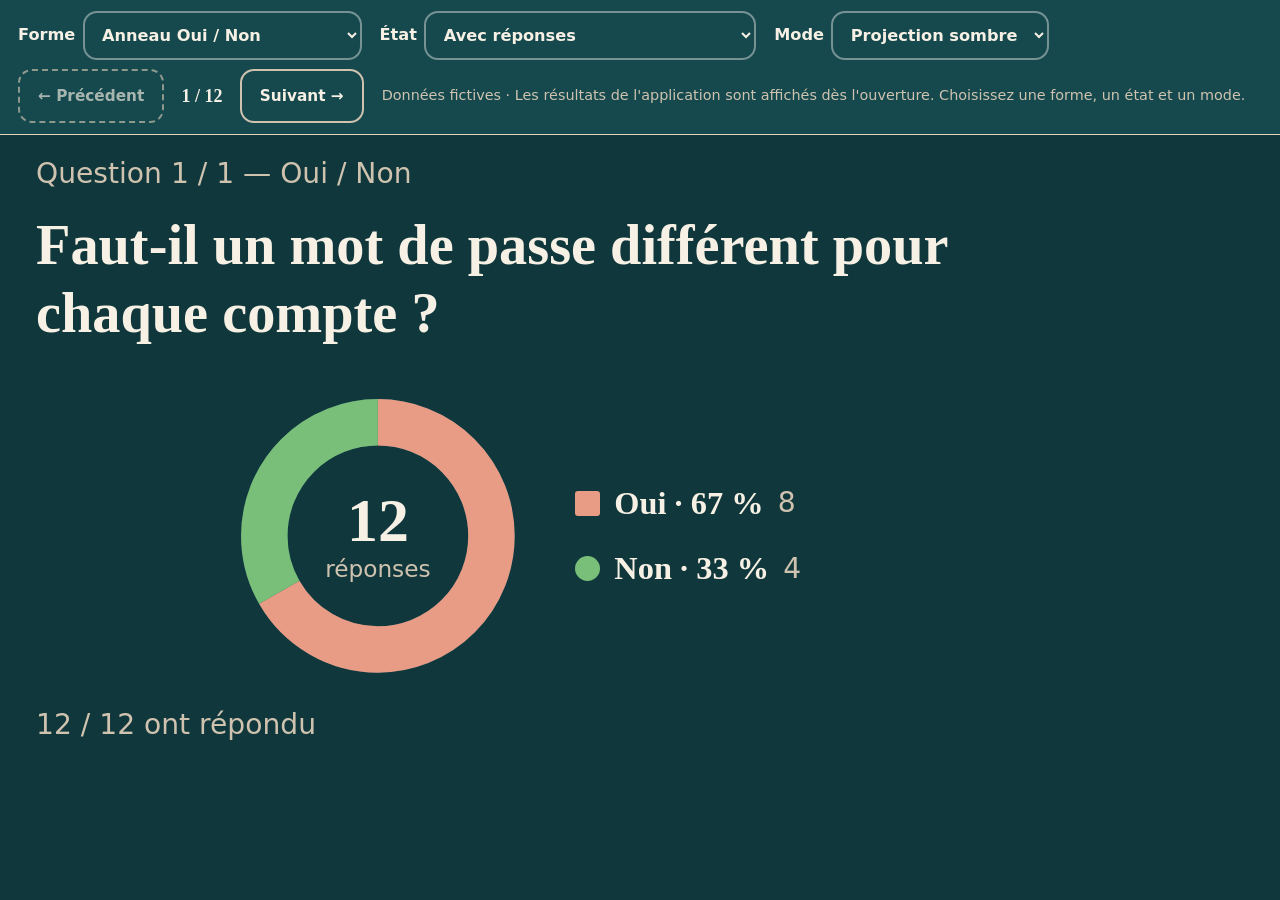
==== index.html @ 8bd10df6 "feat: publier l’aperçu autonome des douze formes de résultats" ====
<!doctype html>
<html lang="fr">
<head>
<meta charset="utf-8">
<meta http-equiv="Content-Security-Policy" content="default-src 'none'; script-src 'unsafe-inline'; style-src 'unsafe-inline'; img-src data:; connect-src 'none'; base-uri 'none'; form-action 'none'">
<meta name="viewport" content="width=device-width, initial-scale=1">
<title>WoocLight — Galerie des résultats</title>
<style>
/* WoocLight — feuille unique pour les trois écrans et la version imprimable.
 * Charte « Papier & Terre » v2 (palette validée le 18/10/2026 comme base provisoire,
 * branche test/nouvelle-charte) : ivoire, terracotta, bleu pétrole pour la projection.
 * Aucune couleur ni logo d'une institution.
 * Trois niveaux de jetons : primitifs (--wl-c-*, valeurs brutes, jamais utilisés par un
 * composant) > rôles (--wl-fond, --wl-texte, --wl-primaire…, redéfinis par thème) >
 * composants (--wl-b1…b7 séries, --wl-postit-*). Une couleur ne s'écrit qu'ici.
 * Contrastes mesurés le 18/10/2026 (formule WCAG, script de la session) :
 *  clair  — texte/ivoire 13,9:1 · texte doux/ivoire 4,6:1 · blanc/primaire 5,5:1 · ok/ivoire 4,5:1
 *           ko/ivoire 5,8:1 · bord de champ/ivoire 3,7:1 · séries b1…b7 de 3,0:1 à 6,5:1 sur ivoire
 *           Variantes de graphes corrigées le 19/10/2026 dans la copie d'essai :
 *           moutarde/trace 3,63:1 ; neutre/trace 3,54:1 (tests/contrastes.js).
 *  projection sombre — ivoire/pétrole 11,2:1 · ivoire/carte 8,9:1 · séries 4,5:1 mini sur la carte
 *           bouton primaire 5,7:1 · ok 5,5:1 · ko 4,9:1 · focus 6,3:1 */

:root {
  /* Niveau 1 — primitifs */
  --wl-c-ivoire: #F7F0E4;  --wl-c-carte: #FFFDF8;  --wl-c-blanc: #FFFFFF;
  --wl-c-brun: #28221E;    --wl-c-brun-doux: #7A6A5C;  --wl-c-brun-bord: #8A7A6A;
  --wl-c-terracotta: #B74322;  --wl-c-terracotta-fonce: #A33C1E;
  --wl-c-petrole: #10383C; --wl-c-petrole-carte: #15494E;
  --wl-c-vert: #3D7D3D;    --wl-c-moutarde: #C99600;   --wl-c-prune: #943D78;

  /* Niveau 2 — rôles, thème clair (ivoire / terracotta) */
  --wl-primaire: var(--wl-c-terracotta);   /* boutons, liens, bandeau */
  --wl-primaire-fonce: var(--wl-c-terracotta-fonce);
  --wl-primaire-clair: #FBEBE1;  /* survol ; primaire dessus 4,7:1 */
  --wl-primaire-pale: #FDF0E8;   /* choix coché ; primaire dessus 4,9:1 */
  --wl-sur-primaire: var(--wl-c-blanc);    /* texte posé sur un fond primaire */
  --wl-accent: #1F6F6B;          /* compte à rebours, état du vote */
  --wl-texte: var(--wl-c-brun);
  --wl-texte-doux: var(--wl-c-brun-doux);
  --wl-fond: var(--wl-c-ivoire);
  --wl-carte: var(--wl-c-carte);
  --wl-bord: #E4D3BA;            /* filets décoratifs, jamais seul pour un champ */
  --wl-champ: var(--wl-c-brun-bord);  /* bord des champs et des cases (3,7:1) */
  --wl-champ-fond: var(--wl-c-carte);
  --wl-trace: #E4D3BA;           /* fond des anneaux, jauge, colonnes, progression : visible aussi sur le fond ivoire */
  --wl-piste: var(--wl-c-ivoire);  /* fond des barres ; les tracés SVG utilisent --wl-trace */
  --wl-ok: #3C7B3C;
  --wl-ok-fond: #EAF3E5;         /* ok dessus 4,5:1 */
  --wl-ko: #B3261E;
  --wl-focus: #1F6F6B;
  --wl-barre: var(--wl-primaire);
  --wl-barre-ok: var(--wl-ok);
  /* Une couleur par réponse (la bonne réponse porte --wl-barre-ok + coche + mention).
     b1 terracotta, b2 vert, b3 moutarde foncée, b4 prune : les quatre couleurs de la charte. */
  --wl-b1: var(--wl-c-terracotta); --wl-b2: var(--wl-c-vert); --wl-b3: #8A6500; --wl-b4: var(--wl-c-prune);
  --wl-b5: #1F6F6B; --wl-b6: #2F5E9E; --wl-b7: var(--wl-c-brun-doux);
  --wl-pastille: var(--wl-b3);
  --wl-pastille-bord: #7A4F00;
  --wl-alerte-fond: #FFF4D6; --wl-alerte-bord: #8A6100; --wl-alerte-texte: #4D3600;
  --wl-moutarde: #E0A22B;        /* anneau « tout le monde a répondu » (décoratif) */
  /* Post-its : fond clair et texte foncé dans tous les thèmes (contraste ≥ 12:1). */
  --wl-postit-texte: var(--wl-c-brun);
  --wl-postit-0: #FFF1A8; --wl-postit-1: #D6EEF6; --wl-postit-2: #EEF3C9;
  --wl-postit-3: #F9DCC8; --wl-postit-4: #F3DDEB; --wl-postit-5: #E4EEDB;
  --wl-postit-sub: #4D3600;
  /* Le QR code reste noir sur blanc pur dans tous les thèmes (lecture par l'appareil photo). */
  --wl-qr-fond: var(--wl-c-blanc);

  --wl-police: Verdana, Geneva, "DejaVu Sans", sans-serif;
  --wl-police-titre: Georgia, "Times New Roman", serif;
  --wl-esp-1: .25rem; --wl-esp-2: .5rem; --wl-esp-3: .75rem; --wl-esp-4: 1rem; --wl-esp-5: 1.5rem; --wl-esp-6: 2rem;
  --wl-rayon-xs: 4px; --wl-rayon-s: 8px; --wl-rayon: 14px; --wl-rayon-pilule: 999px;
  --wl-cible: 3rem; /* 48 px minimum pour toute cible tactile */
  --wl-bord-fin: 1px solid var(--wl-bord);
  --wl-ombre-couleur: rgba(80, 40, 10, .12);
  --wl-ombre: 0 2px 0 var(--wl-bord), 0 8px 18px var(--wl-ombre-couleur);
  --wl-ombre-note: 0 2px 4px rgba(0, 0, 0, .25);
  --wl-voile: rgba(40, 34, 30, .62);
  --wl-sortie: cubic-bezier(.2, .8, .2, 1);
}

* { box-sizing: border-box; }

html { font-size: 112.5%; } /* 18 px : lisible pour tous */

body {
  margin: 0;
  font-family: var(--wl-police);
  line-height: 1.5;
  color: var(--wl-texte);
  background: var(--wl-fond);
}

h1, h2, h3, .brand, .code-big, .q-text, .s-text, .big { font-family: var(--wl-police-titre); }
h1 { font-size: 1.5rem; line-height: 1.3; margin: 0 0 1rem; }
h2 { font-size: 1.2rem; margin: 0 0 var(--wl-esp-3); }
h2 + .meta { margin-top: calc(-1 * var(--wl-esp-1)); margin-bottom: var(--wl-esp-3); } /* sous-titre collé à son titre */
a { color: var(--wl-primaire); }
a:hover { color: var(--wl-primaire-fonce); }
[hidden] { display: none !important; }

:focus-visible { outline: 3px solid var(--wl-focus); outline-offset: 2px; }

.sr-only {
  position: absolute; width: 1px; height: 1px; padding: 0; margin: -1px;
  overflow: hidden; clip: rect(0, 0, 0, 0); white-space: nowrap; border: 0;
}

/* --- Structure ------------------------------------------------------------ */

.topbar {
  display: flex; align-items: center; gap: var(--wl-esp-4); flex-wrap: wrap;
  padding: .6rem var(--wl-esp-4); background: var(--wl-primaire); color: var(--wl-sur-primaire);
  border-bottom: 3px solid var(--wl-primaire-fonce);
}
.admin .topbar { border-bottom-color: var(--wl-c-petrole); }
.participant .topbar { border-bottom-color: var(--wl-b3); }
.brand { font-weight: bold; font-size: 1.25rem; letter-spacing: .01em; }
.topbar-title { flex: 1; min-width: 8rem; font-size: .95rem; overflow-wrap: anywhere; }
.topbar .btn-ghost { color: var(--wl-sur-primaire); border-color: var(--wl-sur-primaire); }
.topbar .btn-ghost:hover { background: var(--wl-primaire-fonce); }
.size-tools { display: flex; gap: .4rem; }
.btn-size { min-width: 2.75rem; padding: .3rem .5rem; font-weight: bold; }
/* Taille du texte réglée par le participant (A− / A+), réglage gardé sur son téléphone. */
html[data-size="1"] { font-size: 125%; }
html[data-size="2"] { font-size: 140%; }

main { max-width: 64rem; margin: 0 auto; padding: 1rem; }
.participant main { max-width: 34rem; }

.card {
  background: var(--wl-carte); border: var(--wl-bord-fin); border-radius: var(--wl-rayon); box-shadow: var(--wl-ombre);
  padding: 1.25rem; margin-bottom: var(--wl-esp-4);
}
/* Changement d'écran participant : fondu court quand une carte devient visible. */
.participant .card:not([hidden]) { animation: wl-fade .25s ease-out; }
.narrow { max-width: 26rem; margin: 2rem auto; }
.center { text-align: center; }
.big { font-size: 1.3rem; font-weight: bold; }
.meta { color: var(--wl-texte-doux); font-size: .9rem; margin: .25rem 0; }
.error { color: var(--wl-ko); font-weight: bold; min-height: 1.5em; margin: .5rem 0; }
.ok { color: var(--wl-ok); }
.ko { color: var(--wl-ko); }
.break { overflow-wrap: anywhere; }

/* États : un symbole accompagne toujours la couleur (jamais la couleur seule). Les symboles sont
   dans ::before, donc hors du texte lu par les tests et copié par l'utilisateur. */
.banner::before { content: "ℹ "; }
.error:not(:empty)::before { content: "⚠ "; }
.join-info::before, .answer-status:not(:empty)::before { content: "✓ "; }
/* État vide (« Aucune session », « Aucune question… ») : cadre en pointillés, pas un simple texte gris. */
li.meta { list-style: none; margin: 0; padding: var(--wl-esp-4); text-align: center;
  border: 2px dashed var(--wl-bord); border-radius: var(--wl-rayon); }
/* Attente : un point qui respire au-dessus du message (désactivé par prefers-reduced-motion). */
#wait .big::before { content: ""; display: block; width: .9rem; height: .9rem; margin: 0 auto var(--wl-esp-3);
  border-radius: 50%; background: var(--wl-accent); animation: wl-respire 2.4s ease-in-out infinite; }

.banner {
  background: var(--wl-alerte-fond); border: 2px solid var(--wl-alerte-bord); color: var(--wl-alerte-texte);
  border-radius: var(--wl-rayon); padding: .75rem 1rem; margin-bottom: 1rem; font-weight: bold;
}

.row { display: flex; gap: var(--wl-esp-2); align-items: center; }
.wrap { flex-wrap: wrap; }
.grow { flex: 1; min-width: 12rem; }
.grid2 { display: grid; gap: var(--wl-esp-4); }
@media (min-width: 52rem) { .grid2 { grid-template-columns: 1fr 1.4fr; } }

.footer { max-width: 34rem; margin: 1rem auto 2rem; padding: 0 1rem; font-size: .85rem; color: var(--wl-texte-doux); }
/* Aligné sur le texte des cartes : marge de main + marge intérieure de .card. */
.participant .footer { padding: 0 2.25rem; }
summary { cursor: pointer; min-height: var(--wl-cible); display: flex; align-items: center; } /* cible tactile de 48 px pour tous les « détails » */
#ed-url { display: inline-flex; align-items: center; min-height: var(--wl-cible); }

/* --- Formulaires et boutons ------------------------------------------------ */

label { display: block; font-weight: bold; margin: .75rem 0 .35rem; }
input, select, textarea {
  font: inherit; color: inherit; width: 100%; min-height: var(--wl-cible);
  padding: .5rem .75rem; border: 2px solid var(--wl-champ); border-radius: var(--wl-rayon); background: var(--wl-champ-fond);
}
input, select, textarea { transition: border-color .15s ease-out; }
input::placeholder, textarea::placeholder { color: var(--wl-texte-doux); opacity: 1; }
input:focus-visible, select:focus-visible, textarea:focus-visible { border-color: var(--wl-focus); }
input:disabled, select:disabled, textarea:disabled { background: var(--wl-piste); color: var(--wl-texte-doux); border-color: var(--wl-bord); cursor: not-allowed; }
input[type="checkbox"], input[type="radio"] { width: 1.5rem; height: 1.5rem; min-height: 0; margin: 0; accent-color: var(--wl-primaire); }
.check { display: flex; gap: .6rem; align-items: center; font-weight: normal; min-height: var(--wl-cible); }
fieldset { border: 1px solid var(--wl-bord); border-radius: var(--wl-rayon); margin: .75rem 0; padding: .5rem 1rem; }
legend { font-weight: bold; padding: 0 .25rem; }

.input-code { font-family: var(--wl-police-titre); font-size: 2rem; letter-spacing: .35em; text-transform: uppercase; text-align: center; font-weight: bold; }

.btn {
  display: inline-flex; align-items: center; justify-content: center; gap: .4rem;
  min-height: var(--wl-cible); min-width: var(--wl-cible); padding: .5rem 1rem;
  font: inherit; font-weight: bold; text-decoration: none; cursor: pointer;
  color: var(--wl-primaire); background: var(--wl-carte);
  border: 2px solid var(--wl-primaire); border-radius: var(--wl-rayon);
  transition: transform .1s ease-out, background-color .15s ease-out;
}
.btn:hover { background: var(--wl-primaire-clair); color: var(--wl-primaire); }
.btn:active { transform: scale(.98); }
.btn:disabled { opacity: .65; border-style: dashed; cursor: not-allowed; } /* pointillés : l'état ne tient pas à l'opacité seule */
.btn-primary { color: var(--wl-sur-primaire); background: var(--wl-primaire); }
.btn-primary:hover { color: var(--wl-sur-primaire); background: var(--wl-primaire-fonce); border-color: var(--wl-primaire-fonce); }
.btn-danger { color: var(--wl-ko); border-color: var(--wl-ko); }
.btn-danger:hover { color: var(--wl-ko); background: var(--wl-alerte-fond); }
.btn-ghost { background: transparent; }
.btn-small { min-width: var(--wl-cible); padding: .25rem .6rem; }
.btn-block { width: 100%; margin-top: .75rem; }

/* --- Participant ------------------------------------------------------------ */

.q-text { font-size: 1.45rem; }
.timer { font-size: 1.2rem; font-weight: bold; color: var(--wl-accent); }
.choices { display: grid; gap: var(--wl-esp-3); }
.choices-2 { grid-template-columns: 1fr 1fr; }
.choices-scale { grid-template-columns: repeat(5, 1fr); } /* 10 notes : deux rangées */
.btn-choice { min-height: 4rem; font-size: 1.2rem; padding: .75rem; white-space: normal; }
.choices-2 .btn-choice { min-height: 6rem; font-size: 1.5rem; font-family: var(--wl-police-titre); }
.choices-scale .btn-choice { font-family: var(--wl-police-titre); font-size: 1.5rem; }
/* Choix sélectionné : brun neutre (13:1), ni rouge (lu « faux ») ni vert (réservé à la bonne réponse). */
.btn-choice[aria-pressed="true"] { color: var(--wl-fond); background: var(--wl-texte); border-color: var(--wl-texte); }
.btn-choice[aria-pressed="true"]::before { content: "✓"; }
.btn-choice:disabled[aria-pressed="true"] { opacity: 1; border-style: solid; }
/* Correction : contour vert foncé (6,4:1) + mention écrite, pas la couleur seule. */
.is-correct { border: 4px solid var(--wl-ok) !important; opacity: 1 !important; }
.is-correct::after { content: "Bonne réponse"; display: block; font-size: .8rem; }
.btn-choice.is-correct::after { width: 100%; }
.btn-choice.is-correct { flex-wrap: wrap; }
.check-big.is-correct { border-radius: var(--wl-rayon); padding: 0 .5rem; flex-wrap: wrap; }
.check-big.is-correct::after { content: "✓ Bonne réponse"; color: var(--wl-ok); font-weight: bold; }
.check-big:has(input:checked) { font-weight: bold; }
.scale-legend { display: flex; justify-content: space-between; color: var(--wl-texte-doux); }
.checks { padding: .25rem .75rem; }
.check-big input { flex-shrink: 0; }
.check-big {
  display: flex; gap: var(--wl-esp-3); align-items: center; font-weight: normal; min-height: 3.5rem; font-size: 1.15rem;
  background: var(--wl-carte); border: 2px solid var(--wl-champ); border-radius: var(--wl-rayon);
  padding: .4rem .75rem; margin-bottom: .5rem;
}
.check-big:has(input:checked) { background: var(--wl-primaire-pale); border-color: var(--wl-primaire); }
.points-left { font-weight: bold; font-size: 1.15rem; color: var(--wl-accent); }
.points-row { display: flex; align-items: center; gap: var(--wl-esp-2); margin: .5rem 0; }
.points-label { flex: 1; font-weight: bold; }
.points-value { min-width: 2.5rem; text-align: center; font-family: var(--wl-police-titre); font-size: 1.4rem; font-weight: bold; }
.btn-step { font-size: 1.5rem; padding: 0; font-family: var(--wl-police-titre); }
.send-bar { margin-top: 1rem; }
.send-bar .error { min-height: 0; margin: .25rem 0; }
.send-hint { margin: 0 0 .5rem; color: var(--wl-texte-doux); font-size: .95rem; }
/* Participant sur grand écran (PC, tablette à l'horizontale) : page plus large,
   texte plus grand, 4 choix ou plus sur deux colonnes. Téléphone inchangé. */
@media (min-width: 900px) {
  .participant main, .participant .footer { max-width: 64rem; }
  .participant .q-text { font-size: 1.8rem; }
  .participant .btn-choice { font-size: 1.35rem; }
  .participant .check-big { font-size: 1.3rem; }
  .participant .choices:has(> :nth-child(4)):not(.choices-scale) { grid-template-columns: 1fr 1fr; }
  .participant .checks:has(> label:nth-of-type(4)) { display: grid; grid-template-columns: 1fr 1fr; column-gap: var(--wl-esp-4); }
}
/* Écran large : « Envoyer » à droite des choix, jamais sous le pli ni par-dessus eux. */
@media (min-width: 700px) {
  #answer-form:has(> .choices, > .checks) { display: grid; grid-template-columns: 1fr 14rem; gap: 0 1.25rem; align-items: start; }
  #answer-form:has(> .choices, > .checks) > .send-bar { grid-column: 2; grid-row: 1 / span 3; margin-top: 0; position: sticky; top: 1rem; }
}
.explain { border-left: 4px solid var(--wl-primaire); padding: .5rem .75rem; background: var(--wl-carte); border-radius: 0 var(--wl-rayon) var(--wl-rayon) 0; margin: .75rem 0 0; }
.join-info { font-weight: bold; color: var(--wl-ok); background: var(--wl-ok-fond); border-left: 4px solid var(--wl-ok); padding: .6rem .8rem; margin: 0 0 1rem; border-radius: 0 var(--wl-rayon) var(--wl-rayon) 0; }
.answer-status { font-weight: bold; color: var(--wl-ok); min-height: 1.5em; }
.my-result { border-top: 2px solid var(--wl-bord); margin-top: 1rem; padding-top: 1rem; }

/* Signaler une difficulté, Oser demander, pseudonyme (téléphone). */
.signal-title { font-size: 1.05rem; margin: 0 0 .6rem; }
.signal-btns { display: grid; grid-template-columns: 1fr; gap: var(--wl-esp-2); } /* téléphone : un bouton par ligne, rien ne déborde */
@media (min-width: 600px) { .signal-btns { grid-template-columns: repeat(3, 1fr); } }
.btn-signal { white-space: normal; font-size: .95rem; padding: .5rem .3rem; min-height: 3.5rem; }
.btn-signal[aria-pressed="true"] { color: var(--wl-fond); background: var(--wl-texte); border-color: var(--wl-texte); }
.ask-form { display: flex; gap: var(--wl-esp-2); }
.ask-form input { flex: 1; min-width: 0; }
.ask-list { list-style: none; margin: .75rem 0 0; padding: 0; display: grid; gap: var(--wl-esp-2); }
.ask-item { display: flex; flex-wrap: wrap; align-items: center; gap: .4rem .75rem; padding: .6rem .75rem;
  background: var(--wl-carte); border: 1px solid var(--wl-bord); border-radius: var(--wl-rayon); }
.ask-text { flex: 1 1 12rem; font-weight: bold; }
.ask-item.is-answered { opacity: .75; }
.ask-item.is-pending { border-style: dashed; border-color: var(--wl-champ); }
.ask-done { color: var(--wl-ok); font-weight: bold; }
.me-card { text-align: center; }
.pseudo-line { font-family: var(--wl-police-titre); font-size: 1.4rem; font-weight: bold; color: var(--wl-primaire); margin: 0; }

/* --- Résultats (projection, animateur, participant) ------------------------ */

.bars { list-style: none; margin: 0; padding: 0; display: grid; gap: .6rem; }
.bar { display: grid; grid-template-columns: minmax(6rem, 30%) 1fr auto; gap: var(--wl-esp-3); align-items: center; }
.bar-label { overflow-wrap: break-word; }
.bar-track { display: block; height: 1.6em; background: var(--wl-piste); border-radius: var(--wl-rayon-pilule); overflow: hidden; box-shadow: inset 0 0 0 1px var(--wl-champ); } /* le contour montre où finit la barre à 100 % */
.bar-fill { display: block; height: 100%; width: 0; background: var(--wl-barre); border-radius: var(--wl-rayon-pilule); transition: width .9s var(--wl-sortie), height .9s var(--wl-sortie); }
.bars:not(.bars-scale) > .bar:nth-child(7n+1) .bar-fill { background: var(--wl-b1); }
.bars:not(.bars-scale) > .bar:nth-child(7n+2) .bar-fill { background: var(--wl-b2); }
.bars:not(.bars-scale) > .bar:nth-child(7n+3) .bar-fill { background: var(--wl-b3); }
.bars:not(.bars-scale) > .bar:nth-child(7n+4) .bar-fill { background: var(--wl-b4); }
.bars:not(.bars-scale) > .bar:nth-child(7n+5) .bar-fill { background: var(--wl-b5); }
.bars:not(.bars-scale) > .bar:nth-child(7n+6) .bar-fill { background: var(--wl-b6); }
.bars:not(.bars-scale) > .bar:nth-child(7n) .bar-fill { background: var(--wl-b7); }
.bars:not(.bars-scale) > .bar.bar-good .bar-fill { background: var(--wl-barre-ok); }
/* Quiz corrigé : le vert ne désigne que la bonne réponse, les autres barres passent en neutre
   (sinon le vert de la série b2 se confondrait avec elle, constaté le 18/10/2026). */
.bars:not(.bars-scale):has(> .bar-good) > .bar:not(.bar-good) .bar-fill { background: var(--wl-b7); }
/* Bonne réponse : cadre vert, libellé en gras (la coche « ✓ » est dans le texte),
   mention écrite sur la projection. Un seul passage, jamais de clignotement. */
.bar-good { outline: 3px solid var(--wl-barre-ok); outline-offset: 3px; border-radius: var(--wl-rayon-s); animation: wl-bonne .5s ease-out; }
.bar-good .bar-label { font-weight: bold; }
.s-results .bar-good .bar-label::after { content: " · Bonne réponse"; font-weight: normal; }
.bar-value { font-family: var(--wl-police-titre); font-weight: bold; white-space: nowrap; }
/* Échelle : colonnes verticales, pour que 10 notes tiennent à l'écran. */
.bars-scale { grid-auto-flow: column; grid-auto-columns: 1fr; align-items: end; gap: .4rem; }
.bars-scale .bar { display: flex; flex-direction: column-reverse; align-items: stretch; gap: .25rem; text-align: center; }
.bars-scale .bar-track { height: 8rem; display: flex; align-items: flex-end; border-radius: var(--wl-rayon-s); }
.bars-scale .bar-fill { width: 100%; height: 0; border-radius: var(--wl-rayon-s); background: var(--wl-b3); }
.s-results .bars-scale .bar-track { height: 40vh; }
.results-none { margin: var(--wl-esp-3) 0; padding: var(--wl-esp-5) var(--wl-esp-4); text-align: center;
  border: 2px dashed var(--wl-bord); border-radius: var(--wl-rayon); }
.s-results .results-none { font-size: 1.1em; }
.results-foot { color: var(--wl-texte-doux); margin-top: .75rem; }
.exo-link { margin: 0 0 1rem; display: flex; gap: var(--wl-esp-3); align-items: center; flex-wrap: wrap; }
.s-link { display: flex; gap: 1.5rem; align-items: center; margin: .25rem 0 1rem; }
.s-link .qr-img { width: 8rem; height: 8rem; image-rendering: pixelated; background: var(--wl-qr-fond); padding: .4rem; border-radius: var(--wl-rayon-s); display: block; }
.s-link-text { margin: 0; font-size: 1.1rem; }
.steps { list-style: none; margin: 0 0 1rem; padding: 0; display: grid; gap: var(--wl-esp-3); }
.step { display: flex; gap: var(--wl-esp-4); align-items: center; justify-content: space-between; padding: .75rem 1rem;
  background: var(--wl-carte); border: 2px solid var(--wl-bord); border-radius: var(--wl-rayon-s); }
.step.is-done { border-color: var(--wl-ok); }
.step-text { flex: 1; }
.step-detail { display: block; margin-top: .25rem; color: var(--wl-texte-doux); font-size: .95rem; }
.btn-fait { min-width: 6.5rem; min-height: 3rem; }
.memo-list { padding-left: 1.2rem; }
.memo-list li { margin-bottom: .8rem; }
.step-actions { display: flex; flex-direction: column; gap: .4rem; align-items: stretch; }
.btn-stuck[aria-pressed="true"] { color: var(--wl-fond); background: var(--wl-texte); border-color: var(--wl-texte); }
.device-line .btn { min-height: 2.5rem; margin-left: .5rem; }
.btn-fait[aria-pressed="true"] { color: var(--wl-sur-primaire); background: var(--wl-ok); border-color: var(--wl-ok); }
.results-compare { font-weight: bold; color: var(--wl-texte); margin-top: .5rem; }
.s-results .results-compare { font-size: 1.3rem; text-align: center; }

/* Anneau Oui / Non, Vrai / Faux (projection). */
.donut { display: flex; flex-wrap: wrap; align-items: center; justify-content: center; gap: 1em 1.5em; }
.donut-svg { width: 11em; height: 11em; flex: none; }
.donut-piste { fill: none; stroke: var(--wl-trace); stroke-width: 18; }
.donut-arc { fill: none; stroke-width: 18; transition: stroke-dasharray 1s var(--wl-sortie), stroke-dashoffset 1s var(--wl-sortie); }
.donut-arc-0 { stroke: var(--wl-b1); }
.donut-arc-1 { stroke: var(--wl-b2); }
.donut-total { fill: var(--wl-texte); font-family: var(--wl-police-titre); font-weight: bold; font-size: 24px; text-anchor: middle; }
.donut-unit { fill: var(--wl-texte-doux); font-size: 9px; text-anchor: middle; }
.donut-legend { list-style: none; margin: 0; padding: 0; display: grid; gap: .6em; }
.donut-legend li { display: flex; align-items: center; gap: .5em; }
.donut-sw { width: .9em; height: .9em; flex: none; }
.donut-sw-0 { background: var(--wl-b1); border-radius: 3px; }   /* carré */
.donut-sw-1 { background: var(--wl-b2); border-radius: 50%; }   /* rond : forme différente */
.donut-name { font-family: var(--wl-police-titre); font-weight: bold; font-size: 1.15em; white-space: nowrap; }
.donut-count { color: var(--wl-texte-doux); }
/* Quiz corrigé : comme les barres, le vert ne désigne que la bonne réponse, l'autre passe en neutre. */
.donut:has(li:nth-child(1).is-good) .donut-arc-0 { stroke: var(--wl-barre-ok); }
.donut:has(li:nth-child(1).is-good) .donut-sw-0 { background: var(--wl-barre-ok); }
.donut:has(li:nth-child(1).is-good) .donut-arc-1 { stroke: var(--wl-b7); }
.donut:has(li:nth-child(1).is-good) .donut-sw-1 { background: var(--wl-b7); }
.donut:has(li:nth-child(2).is-good) .donut-arc-1 { stroke: var(--wl-barre-ok); }
.donut:has(li:nth-child(2).is-good) .donut-sw-1 { background: var(--wl-barre-ok); }
.donut:has(li:nth-child(2).is-good) .donut-arc-0 { stroke: var(--wl-b7); }
.donut:has(li:nth-child(2).is-good) .donut-sw-0 { background: var(--wl-b7); }
.donut-legend .is-good { outline: 3px solid var(--wl-barre-ok); outline-offset: 3px; border-radius: var(--wl-rayon-s); }

/* Jauge d'échelle (projection) : moyenne en demi-cercle + colonnes. */
.scale-view { display: grid; grid-template-columns: auto 1fr; gap: 1.5em; align-items: end; }
.gauge { position: relative; width: 12em; }
.gauge-svg { display: block; width: 100%; height: auto; }
.gauge-track, .gauge-fill { fill: none; stroke-width: 14; stroke-linecap: round; }
.gauge-track { stroke: var(--wl-trace); }
.gauge-fill { stroke: var(--wl-b3); stroke-dasharray: 0 200; transition: stroke-dasharray 1s var(--wl-sortie); }
.gauge-value { position: absolute; left: 0; right: 0; bottom: .1em; margin: 0; text-align: center; color: var(--wl-texte-doux); }
.gauge-value strong { font-family: var(--wl-police-titre); font-size: 2.2em; color: var(--wl-texte); }
.scale-view .bars-scale .bar-track { height: 5.5em; }
.s-results .scale-view .bars-scale .bar-track { height: 22vh; }

.cloud { text-align: center; line-height: 1.25; margin: 0; }
.cloud-word { display: inline-block; margin: .1em .3em; font-family: var(--wl-police-titre); font-weight: bold; transition: font-size .6s var(--wl-sortie); }
.cloud-fit .cloud-word { transition: none; margin: .05em .25em; }
/* Le mot le plus cité respire (lent, 3 % d'amplitude : la lecture n'est pas gênée). */
.cloud-top { animation: wl-respire 6s ease-in-out infinite; }
/* Projection : chaque mot flotte doucement (mouvement vertical seulement : il ne
   fausse pas la mesure de largeur de fitResults). Durée unique de 6 s, phase de
   chaque mot posée par common.js d'après l'horloge ; calque graphique (will-change)
   pour un mouvement fluide sur téléphone, sans recalage au pixel. */
.cloud-fit .cloud-word { animation: wl-flotte 6s ease-in-out infinite; will-change: transform; }
.cloud-fit .cloud-word.cloud-top { animation-name: wl-flotte-top; }
.is-new { animation: wl-pop .4s ease-out; }
.cloud-c0 { color: var(--wl-primaire); }
.cloud-c1 { color: var(--wl-b2); }
.cloud-c2 { color: var(--wl-texte); }
.cloud-c3 { color: var(--wl-b4); }

.wall { list-style: none; margin: 0; padding: 0; display: grid; gap: var(--wl-esp-2); grid-template-columns: repeat(auto-fill, minmax(14rem, 1fr)); }
.wall-item {
  display: flex; justify-content: space-between; align-items: center; gap: var(--wl-esp-2);
  padding: .6rem .8rem; background: var(--wl-carte); border-bottom: 3px solid var(--wl-b1);
  border-radius: var(--wl-rayon-s); overflow-wrap: break-word; box-shadow: var(--wl-ombre);
}
.wall-item:nth-child(6n+2) { border-bottom-color: var(--wl-b2); }
.wall-item:nth-child(6n+3) { border-bottom-color: var(--wl-b3); }
.wall-item:nth-child(6n+4) { border-bottom-color: var(--wl-b4); }
.wall-item:nth-child(6n+5) { border-bottom-color: var(--wl-b5); }
.wall-item:nth-child(6n)   { border-bottom-color: var(--wl-b6); }
.wall-item.is-new, .note.is-new { animation: wl-pose .4s ease-out; }
.wall-hidden { opacity: .5; text-decoration: line-through; }

/* Mur collaboratif, post-it collectif, gommettes. Les post-its gardent un
 * fond clair et un texte foncé dans les deux thèmes (contraste ≥ 12:1). */
.post-text { flex: 1; min-width: 0; }
.wall-item .btn { flex-shrink: 0; white-space: nowrap; }
.wall-collab { grid-template-columns: repeat(auto-fill, minmax(16rem, 1fr)); }
.likes { font-weight: bold; white-space: nowrap; color: var(--wl-ko); }
[data-theme="dark"] .screen .likes { color: var(--wl-ko); }
.btn-like[aria-pressed="true"] { color: var(--wl-sur-primaire); background: var(--wl-ko); border-color: var(--wl-ko); }
.board { display: grid; gap: var(--wl-esp-3); align-items: start; overflow-x: auto; }
.board-col { background: var(--wl-trace); border-radius: var(--wl-rayon); padding: .5rem; min-height: 6rem; }
.board-title { font-size: 1em; margin: .25rem .25rem .5rem; }
.note {
  color: var(--wl-postit-texte); background: var(--wl-postit-0); border-radius: var(--wl-rayon-xs); padding: .5rem .6rem; margin-bottom: .5rem;
  box-shadow: var(--wl-ombre-note); overflow-wrap: break-word;
}
.note-text { margin: 0; font-weight: bold; }
.note-sub { margin: .35rem 0 0; padding-top: .35rem; border-top: 1px dashed var(--wl-postit-sub); }
.note-tools { display: flex; flex-wrap: wrap; gap: .3rem; margin-top: .4rem; }
.note-tools select { width: auto; min-height: 2.5rem; font-size: .85rem; padding: .2rem .4rem; }
.note.board-c0 { background: var(--wl-postit-0); }
.note.board-c1 { background: var(--wl-postit-1); }
.note.board-c2 { background: var(--wl-postit-2); }
.note.board-c3 { background: var(--wl-postit-3); }
.note.board-c4 { background: var(--wl-postit-4); }
.note.board-c5 { background: var(--wl-postit-5); }
.posts { border-top: 2px solid var(--wl-bord); margin-top: 1rem; padding-top: 1rem; }
.posts h2 { font-size: 1.05rem; }
.posts .wall { grid-template-columns: 1fr; }
/* Projection : colonnes égales, assez larges pour un mot long. */
.s-results .wall { grid-template-columns: repeat(auto-fill, minmax(10em, 1fr)); }
.s-results .wall-item { flex-wrap: wrap; overflow-wrap: normal; }
.s-results .wall-item > :first-child { flex: 1 1 auto; min-width: min-content; }
.s-results .wall-item .likes { margin-left: auto; }
.dots-rank { margin: 0; padding-left: 1.8em; display: grid; gap: .6rem; }
.dots-rank li::marker { font-family: var(--wl-police-titre); font-weight: bold; font-size: 1.2em; }
/* Idée large (moins de retours à la ligne), décompte en colonne fixe près des gommettes. */
.dots-row { display: grid; grid-template-columns: minmax(9rem, 50%) minmax(5rem, 1fr) 9em; gap: var(--wl-esp-3); align-items: center; }
.dots-row .bar-value { justify-self: start; }
.dots-row .bar-value { font-size: 1em; }
.dots-text { justify-self: start; background: var(--wl-postit-0); color: var(--wl-postit-texte); border-radius: var(--wl-rayon-xs); padding: .3em .6em; font-weight: bold; box-shadow: var(--wl-ombre-note); }
.dots-grouped { color: var(--wl-postit-sub); font-weight: normal; }
.dots-row.is-new { animation: wl-pose .4s ease-out; }
.dots { display: inline-flex; flex-wrap: wrap; gap: .2em; vertical-align: middle; margin-left: .3em; }
.dot { width: .9em; height: .9em; border-radius: 50%; background: var(--wl-pastille); border: 2px solid var(--wl-pastille-bord); }

/* « Quitter » en fin de session : respiration lente (cycle de 3,6 s, moins d'un éclat par seconde). */
.blink { animation: wl-respire-btn 3.6s ease-in-out infinite; }

/* --- Animations : courtes et douces, jouées au changement réel d'une donnée --- */
@keyframes wl-pop { from { opacity: 0; transform: scale(.6); } 60% { transform: scale(1.08); } to { opacity: 1; transform: none; } }
@keyframes wl-pose { from { opacity: 0; transform: translateY(-8px); } to { opacity: 1; transform: none; } }
@keyframes wl-fade { from { opacity: 0; } to { opacity: 1; } }
@keyframes wl-bonne { from { outline-color: transparent; outline-offset: 12px; } to { outline-color: var(--wl-barre-ok); outline-offset: 3px; } }
@keyframes wl-respire { 0%, 100% { transform: scale(1); } 50% { transform: scale(1.03); } }
@keyframes wl-flotte { 0%, 100% { transform: translateY(0); } 50% { transform: translateY(-.08em); } }
@keyframes wl-flotte-top { 0%, 100% { transform: translateY(0) scale(1); } 50% { transform: translateY(-.06em) scale(1.04); } }
@keyframes wl-respire-btn { 50% { background: var(--wl-primaire); color: var(--wl-sur-primaire); } }
@keyframes wl-anneau { 0% { transform: scale(.7); opacity: 0; } 25% { opacity: 1; } 100% { transform: scale(1.25); opacity: 0; } }
@keyframes wl-roll { from { transform: translateY(100vh); } to { transform: none; } }
@media (prefers-reduced-motion: reduce) {
  *, *::before, *::after { transition: none !important; animation: none !important; }
}

/* --- Animateur ---------------------------------------------------------------- */

/* Sur PC, utiliser la largeur disponible et garder les quatre onglets accessibles
   pendant la lecture d'une longue liste de questions. Les appareils étroits gardent
   la disposition existante. */
@media (min-width: 1100px) {
  .admin main { width: 100%; max-width: 84rem; padding: var(--wl-esp-5) var(--wl-esp-6); }
  .admin #editor > .tabs, .admin #sessions > .tabs {
    position: sticky; top: 0; z-index: 5; background: var(--wl-fond);
    box-shadow: 0 2px 0 var(--wl-bord);
  }
}

.list { list-style: none; padding: 0; margin: 0; }
.list-item {
  display: flex; flex-wrap: wrap; gap: var(--wl-esp-3); align-items: center;
  padding: .75rem; border: 1px solid var(--wl-bord); border-radius: var(--wl-rayon);
  background: var(--wl-carte); margin-bottom: var(--wl-esp-2); box-shadow: 0 2px 0 var(--wl-bord);
  transition: border-color .15s ease-out;
}
.list-item:hover { border-color: var(--wl-champ); }
.q-list { counter-reset: q; }
.q-list .list-item::before {
  counter-increment: q; content: counter(q); display: inline-flex; align-items: center; justify-content: center;
  min-width: 2rem; height: 2rem; border-radius: var(--wl-rayon-pilule); background: var(--wl-piste);
  font-family: var(--wl-police-titre); font-weight: bold;
}
.q-list .is-current::before { background: var(--wl-primaire); color: var(--wl-sur-primaire); }
.is-current { border: 3px solid var(--wl-primaire); background: var(--wl-primaire-pale); }
.code-big { font-size: 1.6rem; letter-spacing: .15em; }
.live-text { font-family: var(--wl-police-titre); font-size: 1.2rem; font-weight: bold; }
.live-state { font-weight: bold; color: var(--wl-accent); }
.live-results { margin-top: 1rem; }
.qr-admin .qr-img { width: 12rem; height: 12rem; image-rendering: pixelated; border-radius: var(--wl-rayon-s); }
dialog { border: var(--wl-bord-fin); border-radius: var(--wl-rayon); width: min(40rem, 94vw); padding: 1.5rem; background: var(--wl-carte); color: var(--wl-texte); box-shadow: 0 20px 50px var(--wl-voile); }
dialog::backdrop { background: var(--wl-voile); }
.gen-detail { display: block; }
.btn:has(+ input:focus-visible) { outline: 3px solid var(--wl-focus); outline-offset: 2px; } /* champ fichier masqué : le focus se voit sur son bouton */
label.btn { cursor: pointer; }
.gen-list .check { align-items: flex-start; }
.gen-list input { margin-top: .3rem; }

/* Compteurs de signaux (anonymes) au-dessus du pilotage. */
.signals { display: flex; flex-wrap: wrap; gap: .4rem; margin: 0 0 .5rem; }
.signal-count { padding: .2rem .6rem; border-radius: var(--wl-rayon-pilule); background: var(--wl-trace); color: var(--wl-texte); font-size: .9rem; }
.signal-count.is-on { background: var(--wl-alerte-fond); color: var(--wl-alerte-texte); border: 2px solid var(--wl-alerte-bord); font-weight: bold; }
.cron-state { margin: .75rem 0 0; padding: .4rem .7rem; border-radius: var(--wl-rayon); font-size: .9rem; }
.cron-state.is-ok { color: var(--wl-ok); }
.cron-state.is-ko { background: var(--wl-alerte-fond); color: var(--wl-alerte-texte); border: 2px solid var(--wl-alerte-bord); }
.ranking { margin: .5rem 0 0; padding-left: 0; list-style: none; display: grid; gap: .25rem; }

/* --- Projection ------------------------------------------------------------- */

.screen { min-height: 100vh; font-size: clamp(1rem, 2.2vw, 2.2rem); } /* thème clair de projection = jetons de :root */
/* Projection sombre : bleu pétrole. Carte plus claire que le fond (1,27:1) pour que les
   cartes se détachent ; toutes les couleurs ci-dessous passent sur le fond ET sur la carte. */
[data-theme="dark"] .screen {
  --wl-fond: var(--wl-c-petrole); --wl-carte: var(--wl-c-petrole-carte);
  --wl-texte: var(--wl-c-ivoire); --wl-texte-doux: #CFC3B0;
  --wl-bord: #769294; --wl-piste: #2B6166; --wl-trace: #2B6166; --wl-champ: #769294; --wl-champ-fond: var(--wl-c-petrole-carte);
  --wl-primaire: #E89B85; --wl-primaire-fonce: #E89B85; --wl-primaire-clair: var(--wl-c-petrole-carte); --wl-primaire-pale: var(--wl-c-petrole-carte);
  --wl-sur-primaire: var(--wl-c-petrole);
  --wl-barre: #E89B85; --wl-barre-ok: #7FD36B; --wl-ok: #7FD36B; --wl-ok-fond: var(--wl-c-petrole-carte);
  --wl-ko: #FF9A8A; --wl-accent: #6FD0C8; --wl-focus: #F5C84C;
  --wl-b1: #E89B85; --wl-b2: #79BE79; --wl-b3: #DDA500; --wl-b4: #D69DC4;
  --wl-b5: #6FD0C8; --wl-b6: #8DB8F0; --wl-b7: #CFC3B0;
  --wl-pastille: #DDA500; --wl-pastille-bord: #F5C84C; --wl-moutarde: #DDA500;
  --wl-ombre-couleur: rgba(0, 0, 0, .35); --wl-ombre: 0 2px 0 var(--wl-ombre-couleur);
}
/* Cartes visibles au vidéoprojecteur (les noirs y sont écrasés) : contour 3:1 sur le fond. */
[data-theme="dark"] .screen .wall-item { border-top: 2px solid var(--wl-bord); border-left: 2px solid var(--wl-bord); border-right: 2px solid var(--wl-bord); }
[data-theme="dark"] .screen .explain, [data-theme="dark"] .screen .s-explain { border-top: 2px solid var(--wl-bord); border-right: 2px solid var(--wl-bord); border-bottom: 2px solid var(--wl-bord); }
[data-theme="dark"] .screen .btn { color: var(--wl-texte); border-color: var(--wl-texte-doux); background: transparent; }
[data-theme="dark"] .screen .btn:hover { background: var(--wl-carte); }
[data-theme="dark"] .screen .btn-primary { color: var(--wl-sur-primaire); background: var(--wl-primaire); border-color: var(--wl-primaire); }
/* Mesuré le 15/10/2026 : sans cette règle, le survol (collé après un appui sur
   téléphone) donne au bouton principal le fond des cartes avec son texte foncé. */
[data-theme="dark"] .screen .btn-primary:hover { color: var(--wl-sur-primaire); background: var(--wl-primaire); border-color: var(--wl-primaire); }
[data-theme="dark"] .screen .banner { color: var(--wl-alerte-texte); }
body.screen { background: var(--wl-fond); color: var(--wl-texte); }
.screen-head { display: flex; align-items: center; gap: var(--wl-esp-4); padding: 1rem 2rem; flex-wrap: wrap; }
.s-title { flex: 1; font-family: var(--wl-police); font-weight: normal; font-size: 1em; margin: 0; color: var(--wl-texte-doux); }
.screen-tools { display: flex; gap: var(--wl-esp-2); align-items: center; font-size: 1rem; }
.s-count { font-weight: bold; margin-right: 1rem; }
.screen-main { max-width: none; padding: 1rem 2rem 2rem; margin-right: clamp(11rem, 20vw, 20rem); }
.s-meta { color: var(--wl-texte-doux); margin: 0; }
.s-text { font-size: 2em; line-height: 1.2; margin: .3em 0 .6em; }
.s-timer { font-family: var(--wl-police-titre); font-size: 1.6em; font-weight: bold; color: var(--wl-accent); margin: 0 0 .5em; }
.s-timer-low { color: var(--wl-ko) !important; }
.s-results .bar-track { height: 1.4em; }
.s-results .bar-value { font-size: 1.3em; }
.s-results .dots-row .bar-value { font-size: 1em; }
.s-results .cloud { font-size: 1.4em; }
.s-waiting { text-align: center; font-size: 1.2em; margin-top: .5em; }
.s-waiting p { margin: .2em 0; }
.s-answered { position: relative; display: inline-block; padding: .1em .6em; font-family: var(--wl-police-titre); font-size: 1.6em; font-weight: bold; }
.s-all { color: var(--wl-barre-ok); }
.s-all::before { content: "✓ "; }
/* « Tout le monde a répondu » : anneau moutarde qui s'élargit une seule fois (1,2 s). */
.s-answered::after { content: ""; position: absolute; inset: 0; border: 4px solid var(--wl-moutarde); border-radius: var(--wl-rayon-pilule); opacity: 0; pointer-events: none; }
.is-complete .s-answered::after { animation: wl-anneau 1.2s ease-out 1; }
.s-progress { display: block; width: min(24em, 60%); height: .5em; margin: .3em auto .6em; background: var(--wl-trace); border-radius: var(--wl-rayon-pilule); overflow: hidden; }
.s-progress-fill { display: block; width: 0; height: 100%; background: var(--wl-accent); border-radius: var(--wl-rayon-pilule); transition: width .5s var(--wl-sortie); }
.s-explain { border-left: .25em solid var(--wl-barre-ok); padding: .4em .7em; margin: .6em 0 0; font-size: .8em; line-height: 1.35; background: var(--wl-carte); border-radius: 0 var(--wl-rayon) var(--wl-rayon) 0; }
.s-hint { font-size: .8em; color: var(--wl-texte-doux); margin: .4em 0 0; }
.recap-title { font-size: 1.2em; margin: 1rem 0 .5rem; }
.recap { margin: 0; padding-left: 1.4em; text-align: left; }
.recap li { margin: .35em 0; }
.recap-q { display: block; color: var(--wl-texte-doux); font-size: .85em; }
.recap-a { display: block; }
.recap-box { text-align: left; }
#s-ended { padding-top: .5em; }
.s-thanks { text-align: center; margin: 0 0 .3em; }
#s-recap { font-size: 1.2em; font-family: var(--wl-police-titre); }
#s-ended:has(.recap) .s-thanks { font-size: 1.1em; }
#s-recap .recap-title { color: var(--wl-primaire); font-family: var(--wl-police); font-size: .55em; letter-spacing: .2em; text-transform: uppercase; text-align: center; }
#s-recap .explain { border: 0; background: transparent; text-align: center; max-width: 80%; margin: .3em auto 0; line-height: 1.35; }
/* Plus de 6 questions : récap sur deux colonnes, lisible de loin. */
#s-recap .recap:has(> li:nth-child(7)) { columns: 2; column-gap: 3em; }
#s-recap .recap li { break-inside: avoid; }
.tabs { display: flex; gap: .25rem; flex-wrap: wrap; border-bottom: 2px solid var(--wl-bord); margin: 1rem 0; }
.tab {
  font: inherit; font-weight: bold; color: var(--wl-texte-doux); background: none; border: 0; cursor: pointer;
  padding: .7rem 1.1rem; min-height: var(--wl-cible); border-bottom: 3px solid transparent; margin-bottom: -2px;
}
.tab { border-radius: var(--wl-rayon-s) var(--wl-rayon-s) 0 0; }
.tab:hover { color: var(--wl-primaire); background: var(--wl-primaire-pale); }
.tab[aria-selected="true"] { color: var(--wl-primaire); border-bottom-color: var(--wl-primaire); background: var(--wl-carte); }
.tab:focus-visible { outline: 3px solid var(--wl-focus); outline-offset: 2px; }
.pre-wrap { white-space: pre-wrap; }
.bilan-board { display: grid; gap: var(--wl-esp-4); grid-template-columns: repeat(auto-fill, minmax(22rem, 1fr)); margin-top: 1rem; }
.bilan-q { border: 1px solid var(--wl-bord); border-radius: var(--wl-rayon); padding: .75rem; background: var(--wl-carte); }
.bilan-q h3 { font-size: 1rem; margin: 0; }
.s-pcount { font-size: 1.1rem; padding: 0 .5rem; }
.s-welcome { text-align: center; margin-top: 3em; }
.s-join-line { font-size: 1.8em; margin: .4em 0; }
.code-big { font-weight: bold; }
.s-welcome .code-big { font-size: 1.6em; letter-spacing: .2em; color: var(--wl-primaire); }
.qr-corner {
  position: fixed; right: 1.5rem; bottom: 1.5rem; width: clamp(10rem, 18vw, 18rem);
  background: var(--wl-qr-fond); color: var(--wl-postit-texte); border-radius: var(--wl-rayon); padding: .75rem; text-align: center;
  box-shadow: var(--wl-ombre);
}
.qr-corner .qr-img { width: 100%; height: auto; image-rendering: pixelated; display: block; }
.qr-code { margin: .3rem 0 0; font-size: clamp(.9rem, 1.6vw, 1.6rem); }
/* Pilotage (animateur connecté) : barre en bas à gauche, hors du QR code. */
.s-pilot { position: fixed; left: 1.5rem; bottom: 1rem; display: flex; gap: var(--wl-esp-2); align-items: center; flex-wrap: wrap; font-size: 1rem; }
.s-keys { font-size: .85rem; color: var(--wl-texte-doux); }
/* La barre de pilotage s'arrête avant le QR code (elle passait dessous, mesuré le 18/10/2026 à 768 et 1440 px). */
.s-pilot { max-width: calc(100% - clamp(10rem, 18vw, 18rem) - 3.5rem); }
.s-live .s-pilot { max-width: calc(100% - clamp(6rem, 9vw, 9rem) - 3.5rem); }
.s-noqr:not(.s-qr-big) .s-pilot { max-width: none; }
.screen-main { padding-bottom: 5rem; }
/* Résultats affichés : en-tête, question et QR réduits. */
.s-live .screen-head { padding: .6rem 2rem .9rem; }
.s-live .s-meta { font-size: max(.7em, .85rem); margin-top: .6em; } /* jamais sous 15 px */
.s-live .s-text { font-size: .95em; margin: .1em 0 .9em; }
.s-live .s-results .bar-track { height: 1.5em; }
/* Projection : colonne des choix plus large (moins de retours à la ligne). */
.s-results .bars:not(.bars-scale) > .bar { grid-template-columns: minmax(8rem, 42%) 1fr auto; }
.s-live .s-timer { font-size: 1.2em; }
.s-live .screen-main { margin-right: clamp(7rem, 11vw, 11rem); padding: .3rem 2rem 0; }
.s-live .qr-corner { width: clamp(6rem, 9vw, 9rem); padding: .4rem; }
.s-live .qr-code { font-size: clamp(.85rem, 1vw, 1rem); }
/* Touche Q : QR code en grand au centre. */
.s-qr-big .qr-corner { right: 50%; bottom: 50%; transform: translate(50%, 50%); width: min(70vh, 60vw); padding: 1rem; }
.s-qr-big .qr-code { font-size: clamp(1.2rem, 3vw, 3rem); }
/* Fin de session : la conclusion monte du bas de l'écran (générique, 7 s, une fois). */
.s-roll { animation: wl-roll 7s cubic-bezier(.25, .6, .3, 1); }
/* Calque gardé après la montée : sans lui, Chrome redessine le texte à l'arrêt
   et le recale au pixel (petit saut constaté le 15/10/2026, hypothèse non vérifiée). */
#s-recap { will-change: transform; backface-visibility: hidden; }
.s-rolling { overflow: hidden; }
/* Projection sur écran étroit (téléphone, tablette en portrait) : la marge
   réservée au QR code prenait près de la moitié de la largeur (nuage à 251 px
   sur 449, mesuré le 16/10/2026). Le QR reste en bas à droite. */
@media (max-width: 760px) {
  .screen-main, .s-live .screen-main { margin-right: 0; }
  .qr-corner, .s-live .qr-corner { width: 5.5rem; padding: .3rem; right: .75rem; bottom: .75rem; }
  .s-pilot { max-width: calc(100% - 8rem); }
  .s-keys { display: none; } /* pas de clavier sur un téléphone */
  /* Gommettes : l'idée sur toute la largeur, puis pastilles et décompte dessous (la
     grille à largeurs minimales débordait de l'écran : 509 px mesurés sur 390, 16/10/2026). */
  .dots-row { grid-template-columns: 1fr auto; }
  .dots-row .dots-text { grid-column: 1 / -1; }
  .dots-rank { padding-left: 1.4em; }
  .screen-main { padding-bottom: 8rem; } /* le QR code, fixé en bas à droite, ne cache plus la dernière ligne */
  .screen-head { padding: .75rem 1rem; }
  .screen-tools { flex-wrap: wrap; gap: .35rem; }
  .screen-tools .btn { font-size: .85rem; min-height: 2.75rem; padding: .3rem .6rem; }
  .s-count { margin-right: .35rem; }
  /* Boutons du pilotage plus compacts (cible tactile 44 px gardée). */
  .s-pilot { gap: .35rem; }
  .s-pilot .btn { font-size: .9rem; min-height: 2.75rem; padding: .3rem .75rem; }
}
/* Écran tactile étroit : glisser remplace Précédente / Suivante. */
.s-swipe { display: none; font-size: .85rem; color: var(--wl-texte-doux); }
@media (max-width: 760px) and (pointer: coarse) {
  #p-prev, #p-next, #p-step.s-swipe-only { display: none; }
  .s-swipe { display: inline; }
}
/* QR masqué depuis l'espace animateur : la place va au contenu. */
.s-noqr:not(.s-qr-big) .qr-corner { display: none; }
.s-noqr .screen-main { margin-right: 0; }

/* Projection : « Oser demander » et podium (à la demande de l'animateur). */
.s-show-title { font-family: var(--wl-police-titre); font-size: 1.4em; margin: .2em 0 .6em; }
.s-asks { list-style: none; margin: 0; padding: 0; display: grid; gap: .5em; }
.s-ask { display: flex; align-items: center; gap: 1em; padding: .5em .8em; background: var(--wl-carte);
  border-radius: var(--wl-rayon); border-left: .3em solid var(--wl-primaire); }
.s-ask-text { flex: 1; }
.s-ask-votes { font-family: var(--wl-police-titre); font-weight: bold; white-space: nowrap; }
.s-ask.is-answered { opacity: .6; border-left-color: var(--wl-ok); }
[data-theme="dark"] .screen .s-ask { border-top: 2px solid var(--wl-bord); border-right: 2px solid var(--wl-bord); border-bottom: 2px solid var(--wl-bord); }
.s-podium { display: flex; justify-content: center; align-items: flex-end; gap: 1.5em; margin-top: 1em; }
.s-step { flex: 0 1 14em; text-align: center; border-radius: var(--wl-rayon) var(--wl-rayon) 0 0; padding: .6em .5em 0;
  background: var(--wl-carte); border: 2px solid var(--wl-bord); }
.s-step-1 { min-height: 9em; border-color: var(--wl-pastille); border-width: 4px; }
.s-step-2 { min-height: 7em; }
.s-step-3 { min-height: 5.5em; }
.s-step-names { font-family: var(--wl-police-titre); font-weight: bold; font-size: 1.1em; margin: 0 0 .2em; }
.s-step-score { margin: 0; color: var(--wl-texte-doux); }
.s-step-rank { font-family: var(--wl-police-titre); font-size: 2em; font-weight: bold; color: var(--wl-pastille); margin: .2em 0; }

/* --- Impression ---------------------------------------------------------------- */

.print { background: var(--wl-qr-fond); padding: 1.5rem; max-width: 60rem; margin: 0 auto; }
.print table { width: 100%; border-collapse: collapse; margin-bottom: 1.5rem; }
.print td { border: 1px solid var(--wl-bord); padding: .4rem .6rem; }
.print td:last-child { width: 8rem; text-align: right; }
.print section { break-inside: avoid; }
@media print {
  html { font-size: 11pt; }
  .no-print, .topbar, .footer { display: none !important; }
  .print { padding: 0; }
}

/* Formulaire d'ajout d'un thème : étiquette et champ sur une ligne, l'un sous l'autre sur écran étroit. */
.form-grid { display: grid; grid-template-columns: max-content 1fr; gap: var(--wl-esp-2) 1rem; align-items: center; margin: .5rem 0; }
.form-grid input { width: 100%; min-width: 0; box-sizing: border-box; }
#seance-new-raw, #seance-prompt { width: 100%; box-sizing: border-box; }
@media (max-width: 760px) { .form-grid { grid-template-columns: 1fr; } }

/* Barre de commandes de la galerie seulement ; les rendus utilisent assets/style.css. */
.g-bar { display: flex; flex-wrap: wrap; gap: .5rem 1rem; align-items: center; padding: .6rem 1rem; background: var(--wl-carte); border-bottom: var(--wl-bord-fin); color: var(--wl-texte); font-size: 1rem; }
.g-bar label { display: flex; align-items: center; gap: .4rem; margin: 0; font-size: .9rem; }
.g-bar select { width: auto; min-height: 2.75rem; }
.g-note { font-size: .8rem; color: var(--wl-texte-doux); }
.g-navigation { display: flex; align-items: center; flex-wrap: wrap; gap: var(--wl-esp-2); }
.g-navigation .btn { min-height: var(--wl-cible); font-size: .85rem; }
.g-position { font-family: var(--wl-police-titre); font-weight: bold; min-width: 3.2rem; text-align: center; }
#g-body.mode-participant, #g-body.mode-admin { font-size: 1rem; }
#g-body.mode-participant #g-main, #g-body.mode-admin #g-main { max-width: 34rem; margin: 0 auto; padding: 1rem; }
#g-body.mode-admin #g-main { max-width: 64rem; }
#g-body.mode-participant #g-main, #g-body.mode-admin #g-main { margin-right: auto; }
#g-body.mode-participant #g-text, #g-body.mode-admin #g-text { font-size: 1.45rem; }
@media (max-width: 760px) { .g-bar label { display: block; flex: 1 1 100%; min-width: 0; } .g-bar select { display: block; width: 100%; max-width: 100%; margin-top: .25rem; } }
@media (max-width: 760px) { .g-navigation { width: 100%; justify-content: space-between; } .g-navigation .btn { flex: 1; } }

</style>

</head>
<body class="screen" id="g-body">
<div class="g-bar" id="g-bar">
  <label>Forme <select id="g-type"></select></label>
  <label>État <select id="g-state"></select></label>
  <label>Mode <select id="g-mode">
    <option value="screen-dark">Projection sombre</option>
    <option value="screen-light">Projection claire</option>
    <option value="participant">Participant</option>
    <option value="admin">Animateur</option>
  </select></label>
  <div class="g-navigation" role="group" aria-label="Parcourir les formes de résultats">
    <button id="g-previous" class="btn btn-ghost" type="button">← Précédent</button>
    <span id="g-position" class="g-position" role="status" aria-live="polite"></span>
    <button id="g-next" class="btn" type="button">Suivant →</button>
  </div>
  <span class="g-note">Données fictives · Les résultats de l'application sont affichés dès l'ouverture. Choisissez une forme, un état et un mode.</span>
</div>
<main class="screen-main" id="g-main">
  <p class="s-meta" id="g-meta"></p>
  <h1 class="s-text" id="g-text"></h1>
  <div id="g-out"></div>
</main>
<script>
/* Outils partagés par les trois écrans : construction du DOM (jamais
 * d'innerHTML : tout texte reçu passe par textContent), appels à l'API,
 * rafraîchissement conditionnel (ETag), QR code et affichage des résultats. */
'use strict';

var WL = (function () {
  /** Crée un élément : el('p', {class: 'x'}, 'texte', autreElement). */
  function el(tag, attrs) {
    var node = document.createElement(tag);
    Object.keys(attrs || {}).forEach(function (k) {
      var v = attrs[k];
      if (v === null || v === undefined || v === false) return;
      if (k.indexOf('on') === 0) node.addEventListener(k.slice(2), v);
      else if (k === 'text') node.textContent = v;
      else node.setAttribute(k, v === true ? '' : v);
    });
    for (var i = 2; i < arguments.length; i++) {
      var c = arguments[i];
      if (c === null || c === undefined || c === false) continue;
      node.appendChild(typeof c === 'string' || typeof c === 'number' ? document.createTextNode(String(c)) : c);
    }
    return node;
  }

  function $(id) { return document.getElementById(id); }

  function clear(node) {
    while (node.firstChild) node.removeChild(node.firstChild);
    return node;
  }

  function show(node, visible) { node.hidden = !visible; }

  /** Appel à api.php. Résout {status, data} ; rejette seulement si le réseau
   *  est coupé (status 0). opts : method, body, query, headers, etag. */
  function api(action, opts) {
    opts = opts || {};
    var url = 'api.php?action=' + encodeURIComponent(action) + (opts.query ? '&' + opts.query : '');
    var headers = Object.assign({ 'X-WL': '1' }, opts.headers || {});
    if (opts.etag) headers['If-None-Match'] = opts.etag;
    var init = { method: opts.method || 'GET', headers: headers, credentials: 'same-origin', cache: 'no-store' };
    if (opts.body) {
      init.method = 'POST';
      headers['Content-Type'] = 'application/json';
      init.body = JSON.stringify(opts.body);
    }
    return fetch(url, init).then(function (res) {
      if (res.status === 304) return { status: 304, data: null, etag: opts.etag };
      return res.json().catch(function () { return { ok: false, error: 'Réponse illisible du serveur.' }; })
        .then(function (data) { return { status: res.status, data: data, etag: res.headers.get('ETag') }; });
    });
  }

  /** Rafraîchit une ressource toutes les pollMs (2 s par défaut) avec ETag :
   *  le serveur répond 304 sans corps tant que rien n'a changé. Pause quand
   *  l'onglet est masqué ; reprise espacée (jusqu'à 15 s) si le réseau tombe. */
  function Poller(action, query, onData, onStatus) {
    this.action = action;
    this.query = query;
    this.onData = onData;
    this.onStatus = onStatus || function () {};
    this.etag = null;
    this.delay = 2000;
    this.failures = 0;
    this.timer = null;
    this.stopped = false;
    var self = this;
    document.addEventListener('visibilitychange', function () {
      if (!document.hidden && !self.stopped) self.now();
    });
  }
  Poller.prototype.now = function () {
    clearTimeout(this.timer);
    this.tick();
  };
  Poller.prototype.refresh = function () {
    this.etag = null;
    this.now();
  };
  Poller.prototype.stop = function () {
    this.stopped = true;
    clearTimeout(this.timer);
  };
  Poller.prototype.schedule = function (ms) {
    var self = this;
    clearTimeout(this.timer);
    if (!this.stopped) this.timer = setTimeout(function () { self.tick(); }, ms);
  };
  Poller.prototype.tick = function () {
    var self = this;
    if (document.hidden) return; // reprise au retour sur l'onglet
    api(this.action, { query: this.query, etag: this.etag }).then(function (r) {
      if (self.failures) self.onStatus('online');
      self.failures = 0;
      if (r.status === 200) {
        self.etag = r.etag;
        if (r.data.pollMs) self.delay = Math.max(1000, r.data.pollMs);
        self.onData(r.data);
      } else if (r.status !== 304) {
        self.onStatus('error', r);
      }
      self.schedule(self.delay);
    }, function () {
      self.failures++;
      self.onStatus('offline');
      self.schedule(Math.min(15000, self.delay * Math.pow(2, self.failures - 1)));
    });
  };

  /** QR code en image (data:), sans dépendance externe. */
  function qr(container, text, cell, alt) {
    var q = qrcode(0, 'M');
    // L'encodeur ne garde que 8 bits par caractère : une adresse avec « 中 » deviendrait « - ». URL().href la réduit à de l'ASCII.
    try { text = new URL(text).href; } catch (e) { /* pas une URL : texte brut */ }
    q.addData(text);
    q.make();
    clear(container).appendChild(el('img', {
      src: q.createDataURL(cell || 6, 2), alt: alt || 'QR code pour rejoindre : ' + text, class: 'qr-img'
    }));
  }

  /** Nom de domaine d'un lien https, ou null (lien refusé : rien n'est affiché). */
  function linkHost(url) {
    try {
      var u = new URL(url);
      return u.protocol === 'https:' ? u.hostname : null;
    } catch (e) { return null; }
  }

  var TYPES = {
    yesno: 'Oui / Non', truefalse: 'Vrai / Faux', mcq: 'QCM', poll: 'Sondage',
    wordcloud: 'Nuage de mots', text: 'Réponse libre', scale: 'Échelle', points: 'Classement par points',
    wall: 'Mur collaboratif', postit: 'Post-it collectif', dots: 'Vote par gommettes', steps: 'Défi à étapes'
  };

  function plural(n, word) { return n + ' ' + word + (n > 1 ? 's' : ''); }

  /** Libellés des barres : choix, ou notes 1..N pour une échelle. */
  function labels(q) {
    if (q.type !== 'scale') return q.options;
    var out = [];
    for (var i = 1; i <= q.scaleMax; i++) out.push(String(i));
    return out;
  }

  /** Barres (choix, sondage, points) ou colonnes (échelle, pour que 10 notes
   *  tiennent sur la projection). Si les barres de la même question sont déjà
   *  affichées, elles sont mises à jour sur place : la longueur s'anime
   *  (transition CSS) au lieu de repartir de zéro. */
  function bars(container, q, res) {
    var max = Math.max.apply(null, res.counts.concat([1]));
    var sum = res.counts.reduce(function (a, b) { return a + b; }, 0);
    var names = labels(q);
    var columns = q.type === 'scale';
    var list = container.querySelector('ul.bars');
    var fresh = !list || list.getAttribute('data-q') !== q.id + names.length;
    if (fresh) {
      list = el('ul', { class: 'bars' + (columns ? ' bars-scale' : ''), 'data-q': q.id + names.length });
      names.forEach(function (_, i) {
        list.appendChild(el('li', { class: 'bar', 'data-i': String(i) }, el('span', { class: 'bar-label' }),
          el('span', { class: 'bar-track' }, el('span', { class: 'bar-fill' })), el('span', { class: 'bar-value' })));
      });
    }
    var items = Array.prototype.slice.call(list.children).sort(function (a, b) {
      return a.getAttribute('data-i') - b.getAttribute('data-i');
    });
    names.forEach(function (label, i) {
      var n = res.counts[i] || 0;
      var good = q.correct && q.correct.indexOf(i) !== -1;
      var pct = q.type === 'points' ? (sum ? Math.round(100 * n / sum) : 0)
        : (res.total ? Math.round(100 * n / res.total) : 0);
      var li = items[i];
      li.className = 'bar' + (good ? ' bar-good' : '');
      li.children[0].textContent = (good ? '✓ ' : '') + label;
      li.children[2].textContent = columns ? String(n) : q.type === 'points' ? plural(n, 'point') : n + ' (' + pct + ' %)';
      var fill = li.children[1].firstChild;
      var size = Math.round(100 * n / max) + '%';
      var apply = function () { fill.style[columns ? 'height' : 'width'] = size; };
      if (fresh) requestAnimationFrame(function () { requestAnimationFrame(apply); });
      else apply();
    });
    if (q.type === 'points') sortByPoints(list, items, res.counts);
    return list;
  }

  /** Classement par points : du plus au moins de points, à égalité l'ordre des
   *  choix. Les barres gardent leur élément (la longueur s'anime) ; on ne les
   *  déplace que si l'ordre change, sinon la transition repartirait. */
  function sortByPoints(list, items, counts) {
    var order = items.map(function (_, i) { return i; }).sort(function (a, b) {
      return (counts[b] || 0) - (counts[a] || 0) || a - b;
    });
    var moved = order.some(function (i, k) { return list.children[k] !== items[i]; });
    if (moved) order.forEach(function (i) { list.appendChild(items[i]); });
  }

  /** Mémoire des éléments déjà affichés pour une question : seuls les
   *  nouveaux mots ou nouvelles réponses jouent l'animation d'apparition. */
  function memory(container, q) {
    // Map et non objet : un mot saisi comme « constructor » ou « __proto__ »
    // ne doit pas tomber sur une propriété héritée.
    if (!container.wlMemory || container.wlMemory.q !== q.id) container.wlMemory = { q: q.id, nodes: new Map() };
    return container.wlMemory.nodes;
  }

  function keep(nodes, key, make) {
    if (nodes.has(key)) return nodes.get(key);
    var node = make();
    node.classList.add('is-new');
    node.setAttribute('data-key', String(key));
    node.addEventListener('animationend', function () { node.classList.remove('is-new'); });
    nodes.set(key, node);
    return node;
  }

  /** Libellé du type ; un QCM précise s'il attend une ou plusieurs réponses. */
  function typeLabel(q) {
    if (q.type !== 'mcq') return TYPES[q.type];
    return TYPES.mcq + (q.multi ? ' — plusieurs réponses possibles' : ' — une seule réponse');
  }

  /** Couleur d'un post-it : au hasard mais stable (tirée de son identifiant).
   *  Jamais par participant : ses idées seraient reliées entre elles (anonymat). */
  function noteColor(id) {
    var h = 0;
    for (var i = 0; i < id.length; i++) h = (h * 31 + id.charCodeAt(i)) % 997;
    return 'board-c' + (h % 6);
  }

  /** Fin de session : récap (une ligne par question) puis conclusion. */
  function renderRecap(container, d) {
    clear(container);
    if (d.recap && d.recap.length) {
      container.appendChild(el('h2', { class: 'recap-title' }, 'Ce qu\'on retient de l\'atelier'));
      var list = el('ol', { class: 'recap' });
      d.recap.forEach(function (r) {
        list.appendChild(el('li', null, el('span', { class: 'recap-q' }, r.text), el('strong', { class: 'recap-a' }, r.summary)));
      });
      container.appendChild(list);
    }
    if (d.conclusion) {
      // Titre « À retenir » ; le même début dans le texte est retiré (pas de doublon).
      container.appendChild(el('h2', { class: 'recap-title' }, 'À retenir'));
      var text = d.conclusion.replace(/^\s*(?:[àa]\s+)?retenir\s*:\s*/i, '');
      container.appendChild(el('p', { class: 'explain recap-conclusion' }, text.charAt(0).toUpperCase() + text.slice(1)));
    }
  }

  /** Couleur stable d'un mot (elle ne change pas quand l'ordre change). */
  function colorOf(text) {
    var h = 0;
    for (var i = 0; i < text.length; i++) h = (h * 31 + text.charCodeAt(i)) % 997;
    return 'cloud-c' + (h % 4);
  }

  /** Nuage : taille de police proportionnelle à la fréquence (1 à 4 em). Sur la
   *  projection (.s-results), les tailles sont relatives et fitResults() ajuste
   *  l'ensemble pour qu'il tienne dans l'écran, quel que soit le nombre de mots. */
  function cloud(container, q, words) {
    var nodes = memory(container, q);
    var fit = container.classList.contains('s-results');
    var max = words.reduce(function (m, w) { return Math.max(m, w.n); }, 1);
    var box = el('p', { class: 'cloud' + (fit ? ' cloud-fit' : '') });
    words.forEach(function (w) {
      var span = keep(nodes, w.text.toLowerCase(), function () {
        return el('span', { class: 'cloud-word ' + colorOf(w.text.toLowerCase()) }, w.text);
      });
      span.textContent = w.text;
      span.title = w.n + ' fois';
      span.classList.toggle('cloud-top', w.n === max && words.length > 1);
      span.style.fontSize = (fit ? 0.35 + 0.65 * w.n / max : 1 + 3 * w.n / max).toFixed(2) + 'em';
      // Flottement : phase calculée d'après l'horloge, propre à chaque mot. Une
      // mise à jour recrée l'animation sans saut (elle reprend où elle en était).
      if (fit) {
        var h = 0, key = w.text.toLowerCase();
        for (var i = 0; i < key.length; i++) h = (h * 31 + key.charCodeAt(i)) % 997;
        span.style.animationDelay = -((Date.now() + 1000 * (h % 6)) % 6000) + 'ms';
      }
      box.appendChild(span);
      box.appendChild(document.createTextNode(' '));
    });
    return box;
  }

  /** Projection : le bloc de résultats (barres ou nuage, total, explication)
   *  doit finir au-dessus de la barre de pilotage, sans défilement. Nuage :
   *  agrandi au plus grand corps qui tient. Autres résultats : corps réduit
   *  seulement s'ils débordent (longs choix sur deux lignes, nombreux choix).
   *  À rappeler après chaque affichage et quand la fenêtre change de taille. */
  /** Bas utilisable de la projection : au-dessus de la barre de pilotage
   *  quand elle est affichée (sa hauteur dépend de la feuille de style). */
  function screenLimit() {
    var pilot = document.getElementById('s-pilot');
    return pilot && !pilot.hidden ? pilot.getBoundingClientRect().top - 12 : window.innerHeight - 40;
  }

  function fitResults(container) {
    var limit = screenLimit();
    var cloudBox = container.querySelector('.cloud-fit');
    var box = cloudBox || container;
    var fits = function () {
      return container.getBoundingClientRect().bottom <= limit && (!cloudBox || box.scrollWidth <= box.clientWidth);
    };
    box.style.fontSize = '';
    var lo = 12, hi = cloudBox ? 160 : parseFloat(getComputedStyle(box).fontSize);
    if (!cloudBox && fits()) return;
    for (var i = 0; i < 9; i++) {
      var mid = (lo + hi) / 2;
      box.style.fontSize = mid + 'px';
      if (fits()) lo = mid; else hi = mid;
    }
    box.style.fontSize = lo + 'px';
  }

  /** Mur de réponses libres. onHide(id, hidden) : boutons de modération (animateur). */
  function wall(container, q, texts, onHide) {
    var nodes = memory(container, q);
    var list = el('ul', { class: 'wall' });
    texts.forEach(function (t) {
      var item = keep(nodes, t.id, function () { return el('li', { class: 'wall-item' }, el('span')); });
      item.classList.toggle('wall-hidden', !!t.hidden);
      item.firstChild.textContent = t.text;
      if (item.childNodes[1]) item.removeChild(item.childNodes[1]);
      if (onHide) {
        item.appendChild(el('button', {
          type: 'button', class: 'btn btn-small',
          onclick: function () { onHide(t.id, !t.hidden); }
        }, t.hidden ? 'Réafficher' : 'Masquer'));
      }
      list.appendChild(item);
    });
    return list;
  }

  /** Mur collaboratif : cartes, les plus aimées d'abord. */
  function wallCards(container, q, posts, opts) {
    var nodes = memory(container, q);
    var list = el('ul', { class: 'wall wall-collab' });
    posts.forEach(function (p) {
      var item = keep(nodes, p.id, function () { return el('li', { class: 'wall-item' }); });
      clear(item).appendChild(el('span', { class: 'post-text' }, p.text));
      item.classList.toggle('wall-hidden', !!p.hidden);
      item.appendChild(el('span', { class: 'likes' }, '♥ ' + p.likes + ' j\'aime'));
      if (opts.onHide) item.appendChild(hideButton(p, opts.onHide));
      list.appendChild(item);
    });
    return list;
  }

  function hideButton(p, onHide) {
    return el('button', { type: 'button', class: 'btn btn-small', onclick: function () { onHide(p.id, !p.hidden); } },
      p.hidden ? 'Réafficher' : 'Masquer');
  }

  /** Post-it collectif : une colonne par catégorie, post-its regroupés empilés
   *  sous leur post-it principal. opts.onAdmin(pid, op, arg) : outils animateur. */
  function board(container, q, res, opts) {
    var nodes = memory(container, q);
    var top = res.posts.filter(function (p) { return !p.parent; });
    var grid = el('div', { class: 'board' });
    grid.style.gridTemplateColumns = 'repeat(' + res.columns.length + ', minmax(10rem, 1fr))';
    res.columns.forEach(function (name, c) {
      var col = el('section', { class: 'board-col' }, el('h3', { class: 'board-title' }, name));
      top.filter(function (p) { return p.col === c; }).forEach(function (p) {
        var note = keep(nodes, p.id, function () { return el('div', { class: 'note ' + noteColor(p.id) }); });
        clear(note).appendChild(el('p', { class: 'note-text' }, p.text));
        note.classList.toggle('wall-hidden', !!p.hidden);
        if (opts.onAdmin) note.appendChild(noteTools(p, top, res.columns, opts));
        res.posts.filter(function (ch) { return ch.parent === p.id; }).forEach(function (ch) {
          var sub = el('p', { class: 'note-sub' + (ch.hidden ? ' wall-hidden' : '') }, '+ ' + ch.text);
          if (opts.onAdmin) {
            sub.appendChild(el('button', { type: 'button', class: 'btn btn-small', onclick: function () { opts.onAdmin(ch.id, 'ungroup'); } }, 'Détacher'));
            sub.appendChild(hideButton(ch, opts.onHide));
          }
          note.appendChild(sub);
        });
        col.appendChild(note);
      });
      grid.appendChild(col);
    });
    return grid;
  }

  /** Outils animateur d'un post-it : masquer, changer de colonne, regrouper. */
  function noteTools(p, top, columns, opts) {
    var tools = el('div', { class: 'note-tools' }, hideButton(p, opts.onHide));
    if (columns.length > 1) {
      var move = el('select', { 'aria-label': 'Déplacer vers la colonne', onchange: function () { opts.onAdmin(p.id, 'move', Number(move.value)); } },
        el('option', { value: '' }, 'Déplacer…'));
      columns.forEach(function (name, c) { if (c !== p.col) move.appendChild(el('option', { value: c }, name)); });
      tools.appendChild(move);
    }
    var others = top.filter(function (o) { return o.id !== p.id; });
    if (others.length) {
      var group = el('select', { 'aria-label': 'Regrouper sous un autre post-it', onchange: function () { opts.onAdmin(p.id, 'group', group.value); } },
        el('option', { value: '' }, 'Regrouper sous…'));
      others.forEach(function (o) { group.appendChild(el('option', { value: o.id }, o.text.slice(0, 40))); });
      tools.appendChild(group);
    }
    return tools;
  }

  /** Gommettes : classement des idées, une pastille par gommette reçue. */
  function dotsRanking(container, q, items) {
    var nodes = memory(container, q);
    var list = el('ol', { class: 'dots-rank' });
    items.forEach(function (it) {
      var row = keep(nodes, it.id, function () { return el('li', { class: 'dots-row' }); });
      var pills = el('span', { class: 'dots', 'aria-hidden': 'true' });
      for (var i = 0; i < Math.min(it.n, 40); i++) pills.appendChild(el('span', { class: 'dot' }));
      clear(row).appendChild(el('span', { class: 'dots-text' }, it.text,
        it.grouped.length ? el('small', { class: 'dots-grouped' }, ' (+ ' + it.grouped.join(' ; ') + ')') : null));
      row.appendChild(pills);
      row.appendChild(el('span', { class: 'bar-value' }, plural(it.n, 'gommette')));
      list.appendChild(row);
    });
    return list;
  }

  /** Affiche les résultats d'une question dans container. opts : onHide
   *  (modération, animateur), onAdmin (outils post-it, animateur),
   *  participants (projection : décompte « 3 / 5 »). Une
   *  fonction seule vaut onHide. */
  function renderResults(container, q, res, opts) {
    opts = typeof opts === 'function' ? { onHide: opts } : (opts || {});
    var onHide = opts.onHide;
    if (!res) { clear(container); return; }
    // Glissement des lignes réordonnées : mur et gommettes seulement. Sur le nuage,
    // les mots encore décalés faussaient fitResults (police divisée par 2 à chaque
    // mise à jour, mesuré le 16/10/2026).
    var before = WL.measure && (q.type === 'wall' || q.type === 'dots') ? WL.measure(container) : null;
    var onScreen = container.classList.contains('s-results');
    var node;
    var none = function (text) { return el('p', { class: 'meta results-none' }, text); };
    if (q.type === 'wall') {
      node = res.posts.length ? wallCards(container, q, res.posts, opts) : none('Aucun message pour le moment.');
    } else if (q.type === 'postit') {
      node = board(container, q, res, opts);
    } else if (q.type === 'dots') {
      node = res.items.length ? dotsRanking(container, q, res.items) : none('Aucune idée à départager : publiez d\'abord le post-it (ou le mur) source.');
    } else if (q.type === 'wordcloud') {
      node = res.words.length ? cloud(container, q, res.words) : none('Aucun mot pour le moment.');
    } else if (q.type === 'text') {
      node = res.texts.length ? wall(container, q, res.texts, onHide) : none('Aucune réponse pour le moment.');
    } else if (onScreen && WL.donut && (q.type === 'yesno' || q.type === 'truefalse')) {
      node = WL.donut(container, q, res);
    } else if (onScreen && WL.scaleView && q.type === 'scale') {
      node = WL.scaleView(container, bars(container, q, res), q, res);
    } else {
      node = bars(container, q, res);
    }
    // Des barres déjà en place restent attachées : retirées puis remises,
    // elles perdraient leur transition.
    if (node.parentNode === container) {
      while (container.lastChild !== node) container.removeChild(container.lastChild);
      while (container.firstChild !== node) container.removeChild(container.firstChild);
    } else {
      clear(container).appendChild(node);
    }
    var post = q.type === 'wall' || q.type === 'postit';
    // Projection : « 3 / 5 ont répondu » (opts.participants), ailleurs le total seul.
    var foot = !post && opts.participants ? res.total + ' / ' + opts.participants + (q.type === 'steps' ? ' ont commencé' : ' ont répondu')
      : plural(res.total, q.type === 'wall' ? 'message' : q.type === 'postit' ? 'post-it' : 'réponse');
    if (q.type === 'scale' && res.average !== null) foot += ' — moyenne ' + String(res.average).replace('.', ',') + ' / ' + q.scaleMax;
    if (q.type === 'steps') foot += ' — ' + res.finished + (res.finished > 1 ? ' ont' : ' a') + ' terminé toutes les étapes';
    container.appendChild(el('p', { class: 'results-foot' }, foot));
    if (res.compare) container.appendChild(el('p', { class: 'results-compare' }, compareText(res.compare)));
    if (before && WL.playFlip) WL.playFlip(container, before);
  }

  /** Avant / après, en une ligne (même texte que `wl_compare_text` côté PHP). */
  function compareText(c) {
    var fmt = function (v) { return String(v).replace('.', ','); };
    var unit = function (v) { return c.kind === 'average' ? fmt(v) + ' / ' + c.max : v + ' % de bonnes réponses'; };
    var d = Math.round((c.after - c.before) * 10) / 10;
    var delta = d === 0 ? 'stable' : (d > 0 ? '+' : '−') + fmt(Math.abs(d)) + (c.kind === 'average' ? '' : ' points');
    var who = c.same ? 'mêmes ' + c.nCommon + ' personnes' : 'personnes différentes : ' + c.nBefore + ' puis ' + c.nAfter + ' réponses';
    return 'Avant : ' + unit(c.before) + ' — Après : ' + unit(c.after) + ' (' + delta + ' ; ' + who + ')';
  }

  /** Secondes restantes avant closesAt, corrigées du décalage d'horloge. */
  function remaining(closesAt, offset) {
    return Math.max(0, Math.ceil(closesAt - (Date.now() / 1000 + offset)));
  }

  function formatTime(s) {
    var m = Math.floor(s / 60);
    return m + ':' + String(s % 60).padStart(2, '0');
  }

  return {
    el: el, $: $, clear: clear, memory: memory, keep: keep, show: show, api: api, Poller: Poller, qr: qr, fitResults: fitResults, screenLimit: screenLimit, typeLabel: typeLabel, noteColor: noteColor, renderRecap: renderRecap,
    TYPES: TYPES, plural: plural, renderResults: renderResults, compareText: compareText, linkHost: linkHost,
    remaining: remaining, formatTime: formatTime
  };
}());

</script>
<script>
/* Graphiques de WoocLight : anneau Oui/Non, jauge d'échelle, compteur de
 * réponses, glissement des lignes réordonnées. À charger après common.js.
 * Aucun style écrit dans le HTML : tout passe par des classes ou par la CSSOM
 * (element.style.x = …), autorisée par la politique de sécurité. Chaque forme
 * est mise à jour sur place : la transition CSS ne joue qu'au changement réel
 * d'une valeur, jamais à chaque rafraîchissement de 2 s. */
'use strict';

(function () {
  var el = WL.el, SVGNS = 'http://www.w3.org/2000/svg';

  function calm() { return !!(window.matchMedia && matchMedia('(prefers-reduced-motion: reduce)').matches); }

  function svg(tag, attrs) {
    var n = document.createElementNS(SVGNS, tag);
    Object.keys(attrs || {}).forEach(function (k) { n.setAttribute(k, attrs[k]); });
    return n;
  }

  /** Applique après deux images : l'élément neuf part de sa valeur de départ
   *  (transition jouée) ; un élément existant reçoit la valeur tout de suite. */
  function later(fresh, fn) {
    if (fresh) requestAnimationFrame(function () { requestAnimationFrame(fn); }); else fn();
  }

  // --- Anneau (Oui / Non, Vrai / Faux), projection ---------------------------

  var R = 44, C = 2 * Math.PI * R;

  /** res.counts = [premier choix, second choix] ; q.options = leurs libellés. */
  WL.donut = function (container, q, res) {
    var key = q.id + 'd';
    var box = container.querySelector('.donut');
    var fresh = !box || box.getAttribute('data-q') !== key;
    var names = q.options;
    if (fresh) {
      var s = svg('svg', { viewBox: '0 0 120 120', class: 'donut-svg', 'aria-hidden': 'true', focusable: 'false' });
      s.appendChild(svg('circle', { cx: 60, cy: 60, r: R, class: 'donut-piste' }));
      names.forEach(function (n, i) {
        s.appendChild(svg('circle', { cx: 60, cy: 60, r: R, class: 'donut-arc donut-arc-' + i, transform: 'rotate(-90 60 60)' }));
      });
      s.appendChild(svg('text', { x: 60, y: 62, class: 'donut-total' }));
      s.appendChild(svg('text', { x: 60, y: 76, class: 'donut-unit' }));
      var legend = el('ul', { class: 'donut-legend' });
      names.forEach(function (n, i) {
        legend.appendChild(el('li', null, el('span', { class: 'donut-sw donut-sw-' + i, 'aria-hidden': 'true' }),
          el('span', { class: 'donut-name' }), el('span', { class: 'donut-count' })));
      });
      box = el('div', { class: 'donut', 'data-q': key }, s, legend);
    }
    var total = res.total || 0, offset = 0;
    var arcs = box.querySelectorAll('.donut-arc');
    names.forEach(function (n, i) {
      var count = res.counts[i] || 0;
      var pct = total ? Math.round(100 * count / total) : 0;
      var good = q.correct && q.correct.indexOf(i) !== -1;
      var len = total ? C * count / total : 0, off = offset;
      offset += len;
      later(fresh, function () {
        arcs[i].style.strokeDasharray = len.toFixed(1) + ' ' + C.toFixed(1);
        arcs[i].style.strokeDashoffset = (-off).toFixed(1);
      });
      var li = box.querySelector('.donut-legend').children[i];
      li.className = good ? 'is-good' : '';
      li.children[1].textContent = (good ? '✓ ' : '') + n + ' · ' + pct + ' %' + (good ? ' · Bonne réponse' : '');
      li.children[2].textContent = String(count);
    });
    box.querySelector('.donut-total').textContent = String(total);
    box.querySelector('.donut-unit').textContent = total > 1 ? 'réponses' : 'réponse';
    return box;
  };

  // --- Jauge d'échelle (moyenne) + colonnes, projection ----------------------

  /** list = le <ul class="bars bars-scale"> rendu par bars(). Retourne le
   *  bloc .scale-view (jauge + colonnes), réutilisé d'un rafraîchissement à l'autre. */
  WL.scaleView = function (container, list, q, res) {
    var view = container.querySelector('.scale-view');
    var fresh = !view || list.parentNode !== view;
    if (fresh) {
      var s = svg('svg', { viewBox: '0 0 120 70', class: 'gauge-svg', 'aria-hidden': 'true', focusable: 'false' });
      var d = 'M10 62 A50 50 0 0 1 110 62';
      s.appendChild(svg('path', { d: d, class: 'gauge-track', pathLength: '100' }));
      s.appendChild(svg('path', { d: d, class: 'gauge-fill', pathLength: '100' }));
      var gauge = el('div', { class: 'gauge' }, s, el('p', { class: 'gauge-value' }, el('strong'), el('span')));
      view = el('div', { class: 'scale-view' }, gauge);
      view.appendChild(list);
    }
    var avg = res.average;
    var pct = avg === null || avg === undefined ? 0 : Math.max(0, Math.min(100, 100 * avg / q.scaleMax));
    var fill = view.querySelector('.gauge-fill');
    // Un tiret de longueur zéro à bouts arrondis dessine un point : à 0 on masque le remplissage (point orange en début et en fin de jauge, vu le 18/10/2026).
    later(fresh, function () { fill.style.strokeDasharray = pct.toFixed(1) + ' 200'; fill.style.opacity = pct > 0 ? '' : '0'; });
    var value = view.querySelector('.gauge-value');
    value.firstChild.textContent = avg === null || avg === undefined ? '–' : String(avg).replace('.', ',');
    value.lastChild.textContent = ' / ' + q.scaleMax;
    return view;
  };

  // --- Compteur « 3 / 5 ont répondu » ----------------------------------------

  /** Remplace le bloc d'attente de screen.js : barre de progression qui avance,
   *  anneau moutarde joué une fois quand tout le monde a répondu. */
  WL.counter = function (container, qid, text, done, total, all, msg) {
    var box = container.firstChild;
    var fresh = !box || !box.getAttribute || box.getAttribute('data-q') !== qid;
    if (fresh) {
      box = el('div', { class: 's-waiting', 'data-q': qid },
        el('p', { class: 's-answered' }),
        el('span', { class: 's-progress', role: 'progressbar', 'aria-label': 'Réponses reçues', 'aria-valuemin': '0' },
          el('span', { class: 's-progress-fill' })),
        el('p', { class: 's-msg' }));
      WL.clear(container).appendChild(box);
    }
    var p = box.firstChild, bar = box.children[1];
    p.className = 's-answered' + (all ? ' s-all' : '');
    p.textContent = text;
    box.lastChild.textContent = msg;
    bar.setAttribute('aria-valuemax', String(total));
    bar.setAttribute('aria-valuenow', String(done));
    var w = total ? Math.min(100, Math.round(100 * done / total)) + '%' : '0%';
    later(fresh, function () { bar.firstChild.style.width = w; });
    box.classList.toggle('is-complete', !!all); // l'anneau ne rejoue que si « all » repasse de faux à vrai
  };

  // --- Glissement des lignes réordonnées (classement) ------------------------

  /** À appeler AVANT de reconstruire la liste : position de chaque élément
   *  portant data-key (posé par WL.keep). */
  WL.measure = function (container) {
    var map = new Map();
    Array.prototype.forEach.call(container.querySelectorAll('[data-key]'), function (n) {
      var r = n.getBoundingClientRect();
      map.set(n.getAttribute('data-key'), { x: r.left, y: r.top });
    });
    return map;
  };

  /** À appeler APRÈS : chaque élément qui a changé de place glisse de son
   *  ancienne position à la nouvelle (0,6 s). Aucun mouvement si l'ordre est stable. */
  WL.playFlip = function (container, before) {
    if (!before || !before.size || calm()) return;
    Array.prototype.forEach.call(container.querySelectorAll('[data-key]'), function (n) {
      var old = before.get(n.getAttribute('data-key'));
      if (!old) return;
      var r = n.getBoundingClientRect();
      var dx = old.x - r.left, dy = old.y - r.top;
      if (Math.abs(dx) + Math.abs(dy) < 2) return;
      n.style.transition = 'none';
      n.style.transform = 'translate(' + dx + 'px,' + dy + 'px)';
      void n.offsetWidth;
      n.style.transition = 'transform .6s ease';
      n.style.transform = '';
      n.addEventListener('transitionend', function done() {
        n.style.transition = '';
        n.removeEventListener('transitionend', done);
      });
    });
  };
}());

</script>
<script>
/* Galerie des résultats : les 12 formes, 4 états, 4 modes, avec les vraies fonctions de
 * rendu de l'application. Données fictives. Paramètres d'adresse : #type=poll&etat=reponses&mode=screen-dark */
'use strict';
(function () {
  var $ = WL.$;
  var OPTS = ['Réseau A', 'Réseau B', 'Réseau C', 'Réseau D'];
  var FORMS = [
    { id: 'yesno', label: 'Anneau Oui / Non', q: { type: 'yesno', text: 'Faut-il un mot de passe différent pour chaque compte ?', options: ['Oui', 'Non'], correct: [0] },
      res: { total: 12, counts: [8, 4] }, empty: { total: 0, counts: [0, 0] } },
    { id: 'poll', label: 'Barres de sondage', q: { type: 'poll', text: 'Le réseau que vous ouvrez le plus ?', options: OPTS },
      res: { total: 12, counts: [6, 4, 1, 1] }, empty: { total: 0, counts: [0, 0, 0, 0] } },
    { id: 'mcq', label: 'QCM, une réponse', q: { type: 'mcq', multi: false, text: 'Quel mot de passe est le plus solide ?', options: ['azerty123', 'Sa date de naissance', 'Trois mots au hasard', 'Le prénom du chat'], correct: [2] },
      res: { total: 12, counts: [1, 3, 7, 1] }, empty: { total: 0, counts: [0, 0, 0, 0] } },
    { id: 'mcqm', label: 'QCM, réponses multiples', q: { type: 'mcq', multi: true, text: 'Quelles informations éviter de publier ?', options: ['Votre adresse', 'Une photo de vacances', 'Votre code bancaire', 'Un avis sur un film'], correct: [0, 2] },
      res: { total: 12, counts: [9, 3, 11, 2] }, empty: { total: 0, counts: [0, 0, 0, 0] } },
    { id: 'scale', label: 'Échelle', q: { type: 'scale', text: 'Vos mots de passe sont-ils assez sûrs ?', scaleMax: 5, options: [] },
      res: { total: 12, counts: [1, 2, 4, 3, 2], average: 3.3 }, empty: { total: 0, counts: [0, 0, 0, 0, 0], average: null } },
    { id: 'wordcloud', label: 'Nuage de mots', q: { type: 'wordcloud', text: 'Un mot pour « mot de passe » ?', options: [] },
      res: { total: 12, words: [{ text: 'Oubli', n: 5 }, { text: 'Code', n: 3 }, { text: 'Clé', n: 3 }, { text: 'Carnet', n: 2 }, { text: 'Sécurité', n: 2 }, { text: 'Stress', n: 1 }, { text: 'Protection', n: 1 }] },
      empty: { total: 0, words: [] } },
    { id: 'text', label: 'Réponses libres', q: { type: 'text', text: 'Qu\'est-ce qui vous inquiète le plus ?', options: [] },
      res: { total: 4, texts: [{ id: 't1', text: 'Les faux messages de ma banque' }, { id: 't2', text: 'Oublier mon mot de passe' }, { id: 't3', text: 'Un message masqué par l\'animateur', hidden: true }, { id: 't4', text: 'Les arnaques au téléphone' }] },
      empty: { total: 0, texts: [] } },
    { id: 'steps', label: 'Défi à étapes', q: { type: 'steps', text: 'Activez la double authentification', options: ['Ouvrir les réglages', 'Choisir « Sécurité »', 'Activer le code par SMS', 'Tester la connexion'] },
      res: { total: 12, counts: [12, 10, 7, 4], finished: 4 }, empty: { total: 0, counts: [0, 0, 0, 0], finished: 0 } },
    { id: 'points', label: 'Classement à points', q: { type: 'points', text: 'Répartissez 10 points : quoi protéger d\'abord ?', options: ['Mes photos', 'Mon compte bancaire', 'Ma messagerie', 'Mes réseaux sociaux'], budget: 10 },
      res: { total: 12, counts: [18, 52, 31, 19] }, empty: { total: 0, counts: [0, 0, 0, 0] } },
    { id: 'wall', label: 'Mur de contributions', q: { type: 'wall', text: 'Une astuce pour retenir un mot de passe ?', options: [] },
      res: { total: 5, posts: [{ id: 'n1', text: 'Une phrase de chanson', likes: 4 }, { id: 'n2', text: 'Trois mots au hasard', likes: 2 }, { id: 'n3', text: 'Un carnet rangé', likes: 1 }, { id: 'n4', text: 'Les initiales d\'une phrase', likes: 0, hidden: true }] },
      empty: { total: 0, posts: [] } },
    { id: 'postit', label: 'Post-it collectif', q: { type: 'postit', text: 'Que faire en cas de message suspect ?', options: [] },
      res: { total: 5, columns: ['Je le signale', 'Je l\'ignore', 'Je demande conseil'], posts: [{ id: 'p1', text: 'Appeler ma banque', col: 2 }, { id: 'p2', text: 'Ne pas cliquer', col: 1 }, { id: 'p3', text: 'Transférer au 33700', col: 0 }, { id: 'p4', text: 'Supprimer', col: 1, parent: 'p2' }, { id: 'p5', text: 'En parler à un proche', col: 2 }] },
      empty: { total: 0, columns: ['Je le signale', 'Je l\'ignore', 'Je demande conseil'], posts: [] } },
    { id: 'dots', label: 'Gommettes', q: { type: 'dots', text: 'Quelle idée retenez-vous ?', options: [] },
      res: { total: 12, items: [{ id: 'd1', text: 'Un mot de passe par site', n: 7, grouped: [] }, { id: 'd2', text: 'Trois mots au hasard', n: 4, grouped: ['Une phrase longue'] }, { id: 'd3', text: 'Un carnet rangé', n: 1, grouped: [] }] },
      empty: { total: 0, items: [] } }
  ];
  FORMS.forEach(function (f, i) { f.q.id = 'g' + i; });
  var STATES = [['vide', 'Sans réponse'], ['reponses', 'Avec réponses'], ['corrige', 'Avec la bonne réponse'], ['masque', 'Résultats masqués (compteur)']];

  var selType = $('g-type'), selState = $('g-state'), selMode = $('g-mode');
  FORMS.forEach(function (f) { selType.appendChild(WL.el('option', { value: f.id }, f.label)); });
  STATES.forEach(function (s) { selState.appendChild(WL.el('option', { value: s[0] }, s[1])); });
  selState.value = 'reponses';

  function fromHash() {
    var p = {}; location.hash.replace(/^#/, '').split('&').forEach(function (kv) {
      var a = kv.split('=');
      if (!a[0]) return;
      try { p[a[0]] = decodeURIComponent(a[1] || ''); } catch (error) { /* Une adresse mal encodée garde les valeurs par défaut. */ }
    });
    if (p.type) selType.value = p.type; if (p.etat) selState.value = p.etat; if (p.mode) selMode.value = p.mode;
  }

  function draw() {
    var f = FORMS.filter(function (x) { return x.id === selType.value; })[0];
    if (!f) { f = FORMS[0]; selType.value = f.id; }
    if (!STATES.some(function (s) { return s[0] === selState.value; })) selState.value = 'reponses';
    if (['screen-dark', 'screen-light', 'participant', 'admin'].indexOf(selMode.value) === -1) selMode.value = 'screen-dark';
    var position = FORMS.indexOf(f);
    $('g-position').textContent = (position + 1) + ' / ' + FORMS.length;
    $('g-previous').disabled = position === 0;
    $('g-next').disabled = position === FORMS.length - 1;
    var state = selState.value, mode = selMode.value;
    var body = $('g-body'), out = $('g-out');
    body.className = (mode.indexOf('screen') === 0 ? 'screen' : mode) + ' mode-' + (mode.indexOf('screen') === 0 ? 'screen' : mode);
    document.documentElement.setAttribute('data-theme', mode === 'screen-dark' ? 'dark' : 'light');
    $('g-text').textContent = f.q.text;
    $('g-meta').textContent = 'Question 1 / 1 — ' + WL.typeLabel(f.q);
    var q = JSON.parse(JSON.stringify(f.q));
    if (state !== 'corrige' && state !== 'masque') delete q.correct;
    if (state === 'masque') delete q.correct;
    WL.clear(out);
    out.className = '';
    if (state === 'masque') {
      out.className = mode.indexOf('screen') === 0 ? 's-results' : 'results';
      WL.counter(out, q.id, '7 / 12 ont répondu', 7, 12, false, 'Les résultats s\'affichent quand l\'animateur les publie.');
      return;
    }
    var onScreen = mode.indexOf('screen') === 0;
    out.className = onScreen ? 's-results' : mode === 'admin' ? 'live-results' : 'results';
    var res = JSON.parse(JSON.stringify(state === 'vide' ? f.empty : f.res));
    var opts = onScreen ? { participants: 12 } : (mode === 'admin' ? { onHide: function () {}, onAdmin: function () {} } : {});
    WL.renderResults(out, q, res, opts);
    if (onScreen) { WL.fitResults(out); }
  }
  [selType, selState, selMode].forEach(function (s) { s.addEventListener('change', function () { location.hash = 'type=' + selType.value + '&etat=' + selState.value + '&mode=' + selMode.value; }); });
  function navigate(offset) {
    var index = FORMS.findIndex(function (f) { return f.id === selType.value; });
    var next = Math.max(0, Math.min(FORMS.length - 1, index + offset));
    location.hash = 'type=' + FORMS[next].id + '&etat=' + selState.value + '&mode=' + selMode.value;
  }
  $('g-previous').addEventListener('click', function () { navigate(-1); });
  $('g-next').addEventListener('click', function () { navigate(1); });
  document.addEventListener('keydown', function (event) {
    var editing = event.target && event.target.closest && event.target.closest('input, select, textarea, [contenteditable]');
    if (event.altKey || event.ctrlKey || event.metaKey || editing) return;
    if (event.key === 'ArrowLeft' || event.key === 'ArrowRight') {
      event.preventDefault(); navigate(event.key === 'ArrowRight' ? 1 : -1);
    }
  });
  window.addEventListener('hashchange', function () { fromHash(); draw(); });
  window.addEventListener('resize', draw);
  fromHash(); draw();
}());

</script>
</body>
</html>
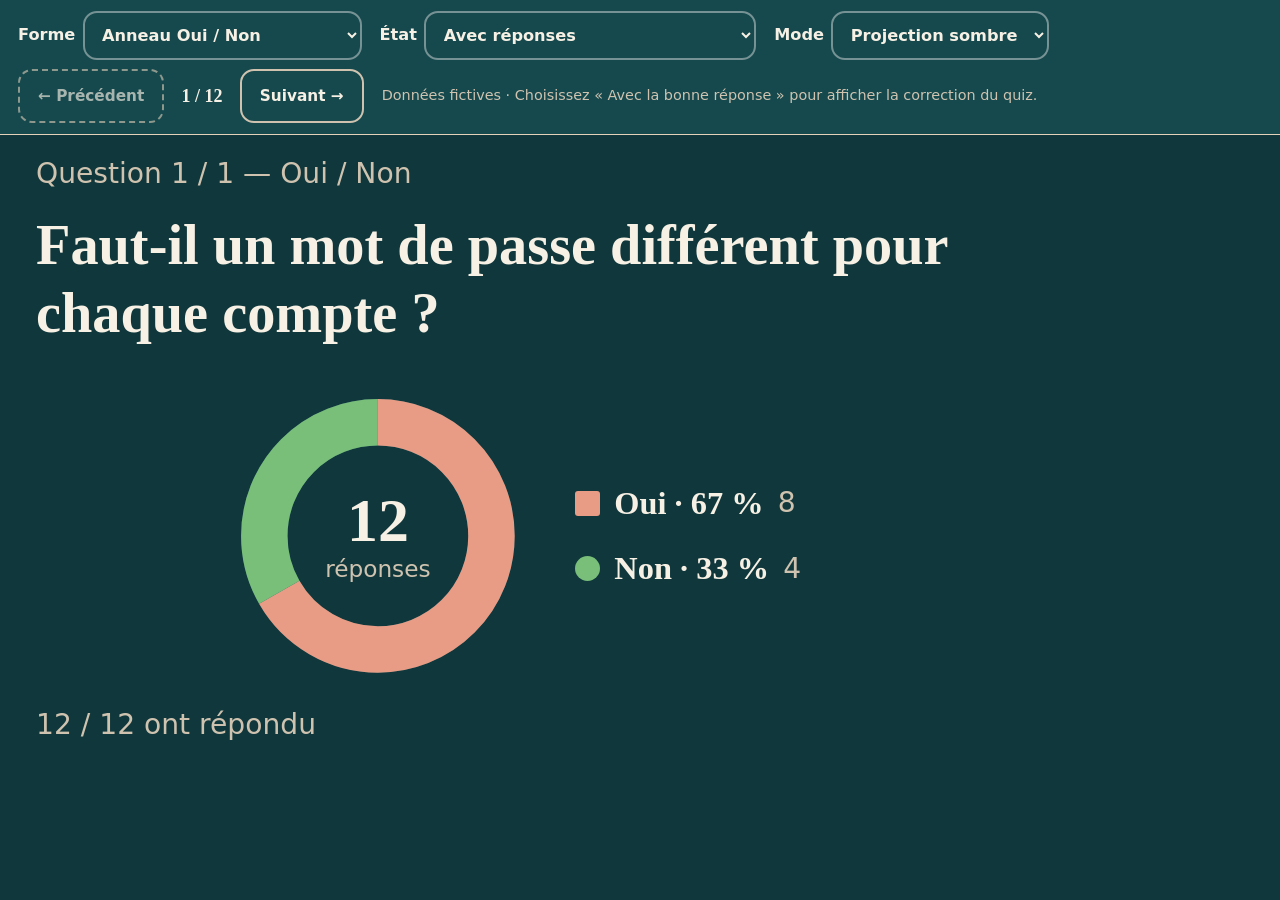
==== commit 5a1e15d4: "fix: réserver la correction de la galerie aux questions de quiz" ====
--- a/index.html
+++ b/index.html
@@ -739,7 +739,7 @@
 <body class="screen" id="g-body">
 <div class="g-bar" id="g-bar">
   <label>Forme <select id="g-type"></select></label>
-  <label>État <select id="g-state"></select></label>
+  <label>État <select id="g-state" aria-describedby="g-note"></select></label>
   <label>Mode <select id="g-mode">
     <option value="screen-dark">Projection sombre</option>
     <option value="screen-light">Projection claire</option>
@@ -751,7 +751,7 @@
     <span id="g-position" class="g-position" role="status" aria-live="polite"></span>
     <button id="g-next" class="btn" type="button">Suivant →</button>
   </div>
-  <span class="g-note">Données fictives · Les résultats de l'application sont affichés dès l'ouverture. Choisissez une forme, un état et un mode.</span>
+  <span class="g-note" id="g-note" role="status" aria-live="polite">Données fictives · Choisissez une forme, un état et un mode.</span>
 </div>
 <main class="screen-main" id="g-main">
   <p class="s-meta" id="g-meta"></p>
@@ -1421,7 +1421,7 @@
 
 </script>
 <script>
-/* Galerie des résultats : les 12 formes, 4 états, 4 modes, avec les vraies fonctions de
+/* Galerie des résultats : les 12 formes, les états adaptés à chacune, 4 modes, avec les vraies fonctions de
  * rendu de l'application. Données fictives. Paramètres d'adresse : #type=poll&etat=reponses&mode=screen-dark */
 'use strict';
 (function () {
@@ -1465,6 +1465,19 @@
   FORMS.forEach(function (f) { selType.appendChild(WL.el('option', { value: f.id }, f.label)); });
   STATES.forEach(function (s) { selState.appendChild(WL.el('option', { value: s[0] }, s[1])); });
   selState.value = 'reponses';
+  var correctionAvailable = true;
+
+  function selectState(form, requested) {
+    var canCorrect = Array.isArray(form.q.correct) && form.q.correct.length > 0;
+    var allowed = STATES.filter(function (s) { return s[0] !== 'corrige' || canCorrect; });
+    if (correctionAvailable !== canCorrect) {
+      WL.clear(selState);
+      allowed.forEach(function (s) { selState.appendChild(WL.el('option', { value: s[0] }, s[1])); });
+      correctionAvailable = canCorrect;
+    }
+    selState.value = allowed.some(function (s) { return s[0] === requested; }) ? requested : 'reponses';
+    return canCorrect;
+  }
 
   function fromHash() {
     var p = {}; location.hash.replace(/^#/, '').split('&').forEach(function (kv) {
@@ -1472,27 +1485,30 @@
       if (!a[0]) return;
       try { p[a[0]] = decodeURIComponent(a[1] || ''); } catch (error) { /* Une adresse mal encodée garde les valeurs par défaut. */ }
     });
-    if (p.type) selType.value = p.type; if (p.etat) selState.value = p.etat; if (p.mode) selMode.value = p.mode;
-  }
-
-  function draw() {
+    if (p.type) selType.value = p.type; if (p.mode) selMode.value = p.mode;
+    return p.etat || selState.value;
+  }
+
+  function draw(requestedState) {
     var f = FORMS.filter(function (x) { return x.id === selType.value; })[0];
     if (!f) { f = FORMS[0]; selType.value = f.id; }
-    if (!STATES.some(function (s) { return s[0] === selState.value; })) selState.value = 'reponses';
+    var canCorrect = selectState(f, typeof requestedState === 'string' ? requestedState : selState.value);
     if (['screen-dark', 'screen-light', 'participant', 'admin'].indexOf(selMode.value) === -1) selMode.value = 'screen-dark';
     var position = FORMS.indexOf(f);
     $('g-position').textContent = (position + 1) + ' / ' + FORMS.length;
     $('g-previous').disabled = position === 0;
     $('g-next').disabled = position === FORMS.length - 1;
     var state = selState.value, mode = selMode.value;
+    $('g-note').textContent = 'Données fictives · ' + (canCorrect
+      ? (state === 'corrige' ? 'La coche ✓ indique la bonne réponse.' : 'Choisissez « Avec la bonne réponse » pour afficher la correction du quiz.')
+      : (f.q.type === 'points' ? 'Ce classement exprime les priorités du groupe. Il n’y a pas de bonne réponse.' : 'Ce format ne comporte pas de bonne réponse à révéler.'));
     var body = $('g-body'), out = $('g-out');
     body.className = (mode.indexOf('screen') === 0 ? 'screen' : mode) + ' mode-' + (mode.indexOf('screen') === 0 ? 'screen' : mode);
     document.documentElement.setAttribute('data-theme', mode === 'screen-dark' ? 'dark' : 'light');
     $('g-text').textContent = f.q.text;
     $('g-meta').textContent = 'Question 1 / 1 — ' + WL.typeLabel(f.q);
     var q = JSON.parse(JSON.stringify(f.q));
-    if (state !== 'corrige' && state !== 'masque') delete q.correct;
-    if (state === 'masque') delete q.correct;
+    if (state !== 'corrige') delete q.correct;
     WL.clear(out);
     out.className = '';
     if (state === 'masque') {
@@ -1522,9 +1538,9 @@
       event.preventDefault(); navigate(event.key === 'ArrowRight' ? 1 : -1);
     }
   });
-  window.addEventListener('hashchange', function () { fromHash(); draw(); });
+  window.addEventListener('hashchange', function () { draw(fromHash()); });
   window.addEventListener('resize', draw);
-  fromHash(); draw();
+  draw(fromHash());
 }());
 
 </script>
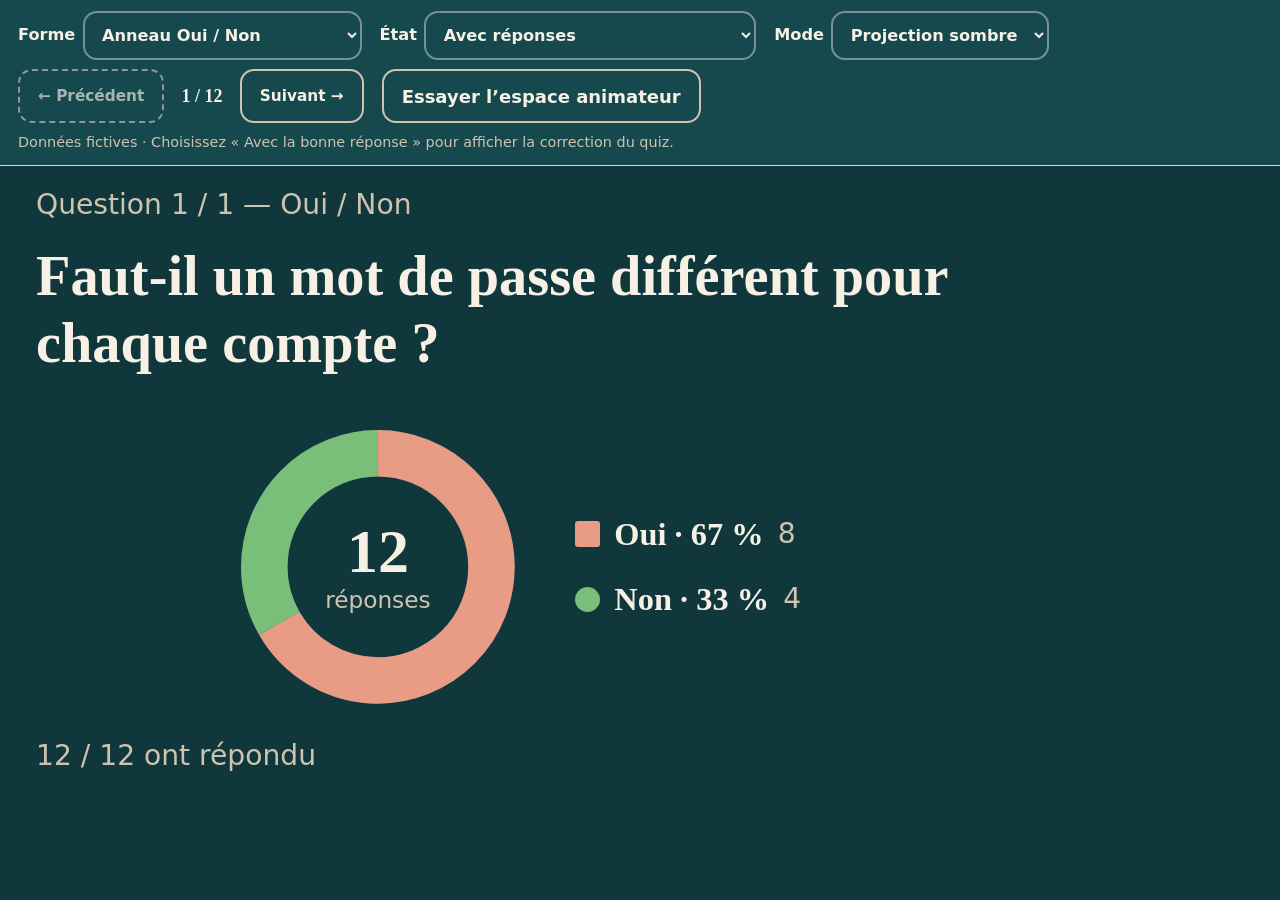
==== commit f9e81d28: "feat: publier la simulation interactive de l’animateur sans serveur PHP" ====
--- a/index.html
+++ b/index.html
@@ -751,6 +751,7 @@
     <span id="g-position" class="g-position" role="status" aria-live="polite"></span>
     <button id="g-next" class="btn" type="button">Suivant →</button>
   </div>
+  <a class="btn" href="https://maswaddpt47-cmyk.github.io/PAPPERBOARD-CHATGPT/simulation.html">Essayer l’espace animateur</a>
   <span class="g-note" id="g-note" role="status" aria-live="polite">Données fictives · Choisissez une forme, un état et un mode.</span>
 </div>
 <main class="screen-main" id="g-main">
